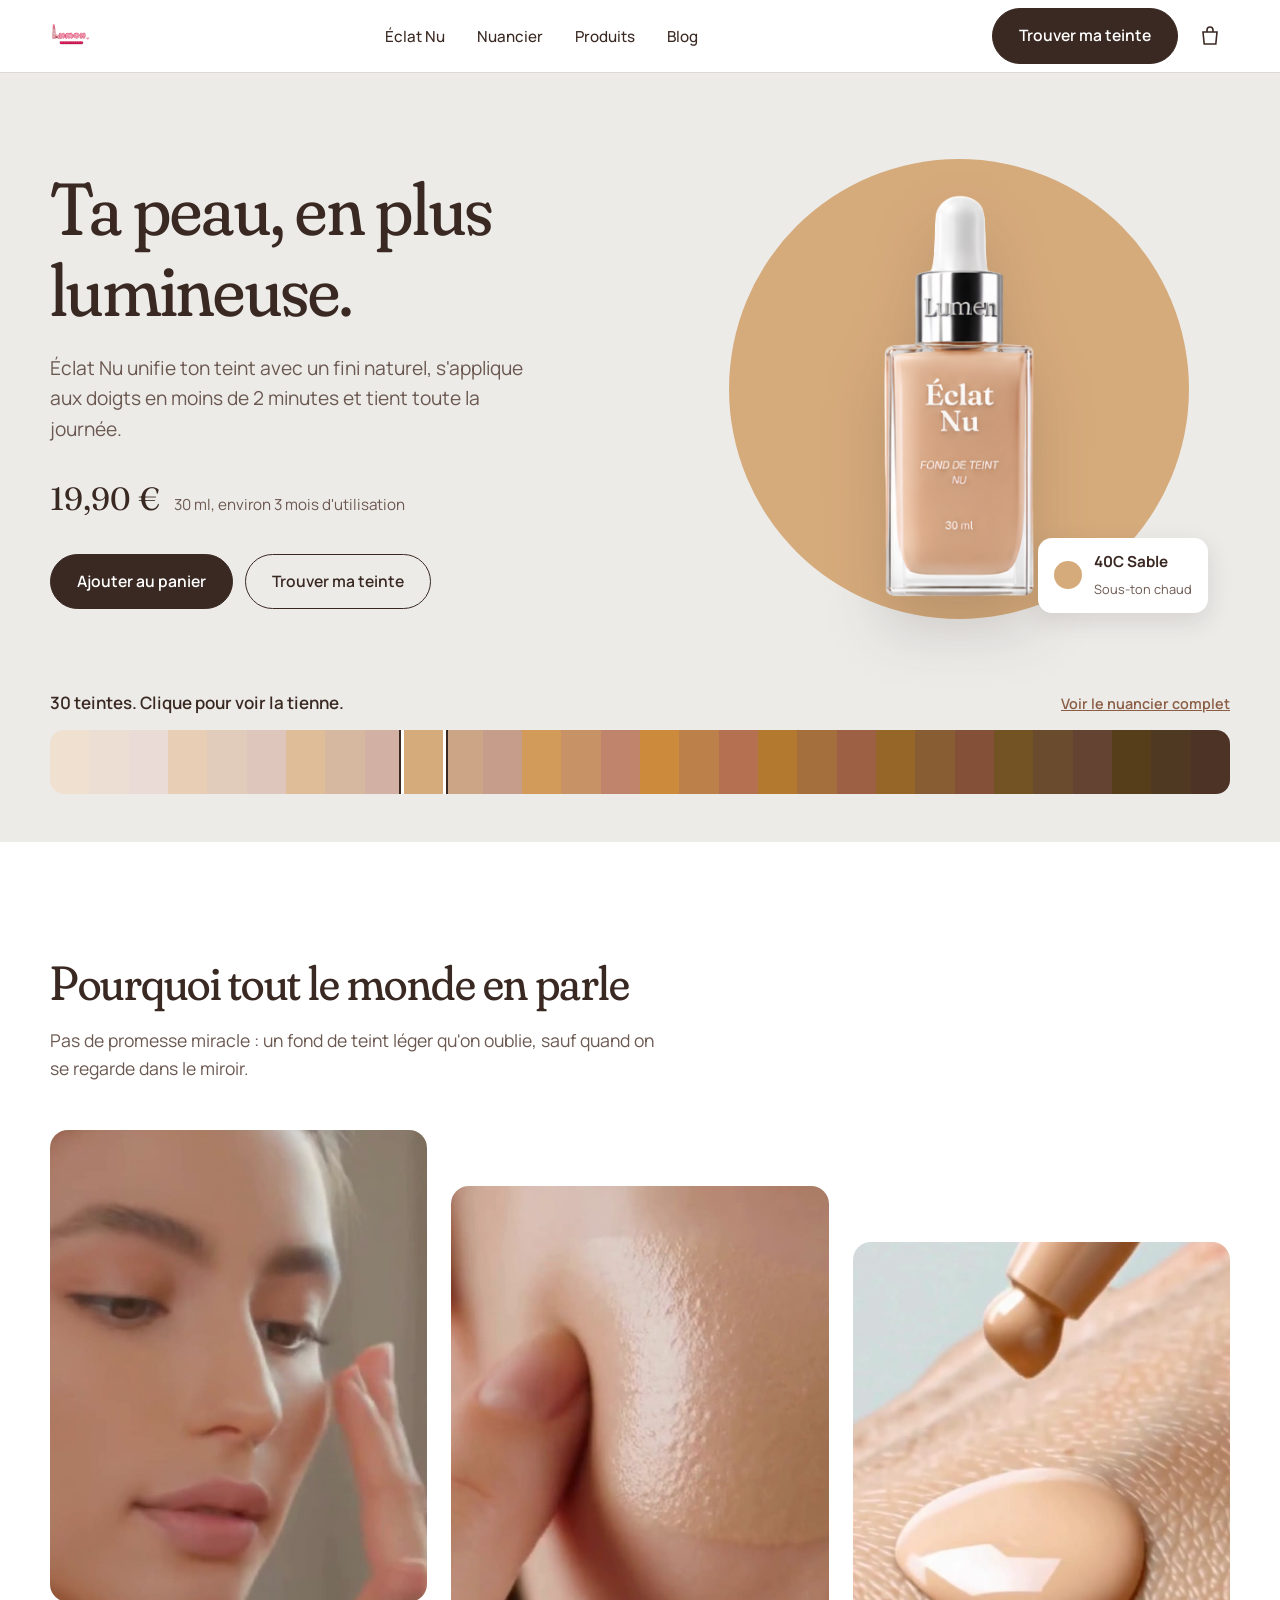
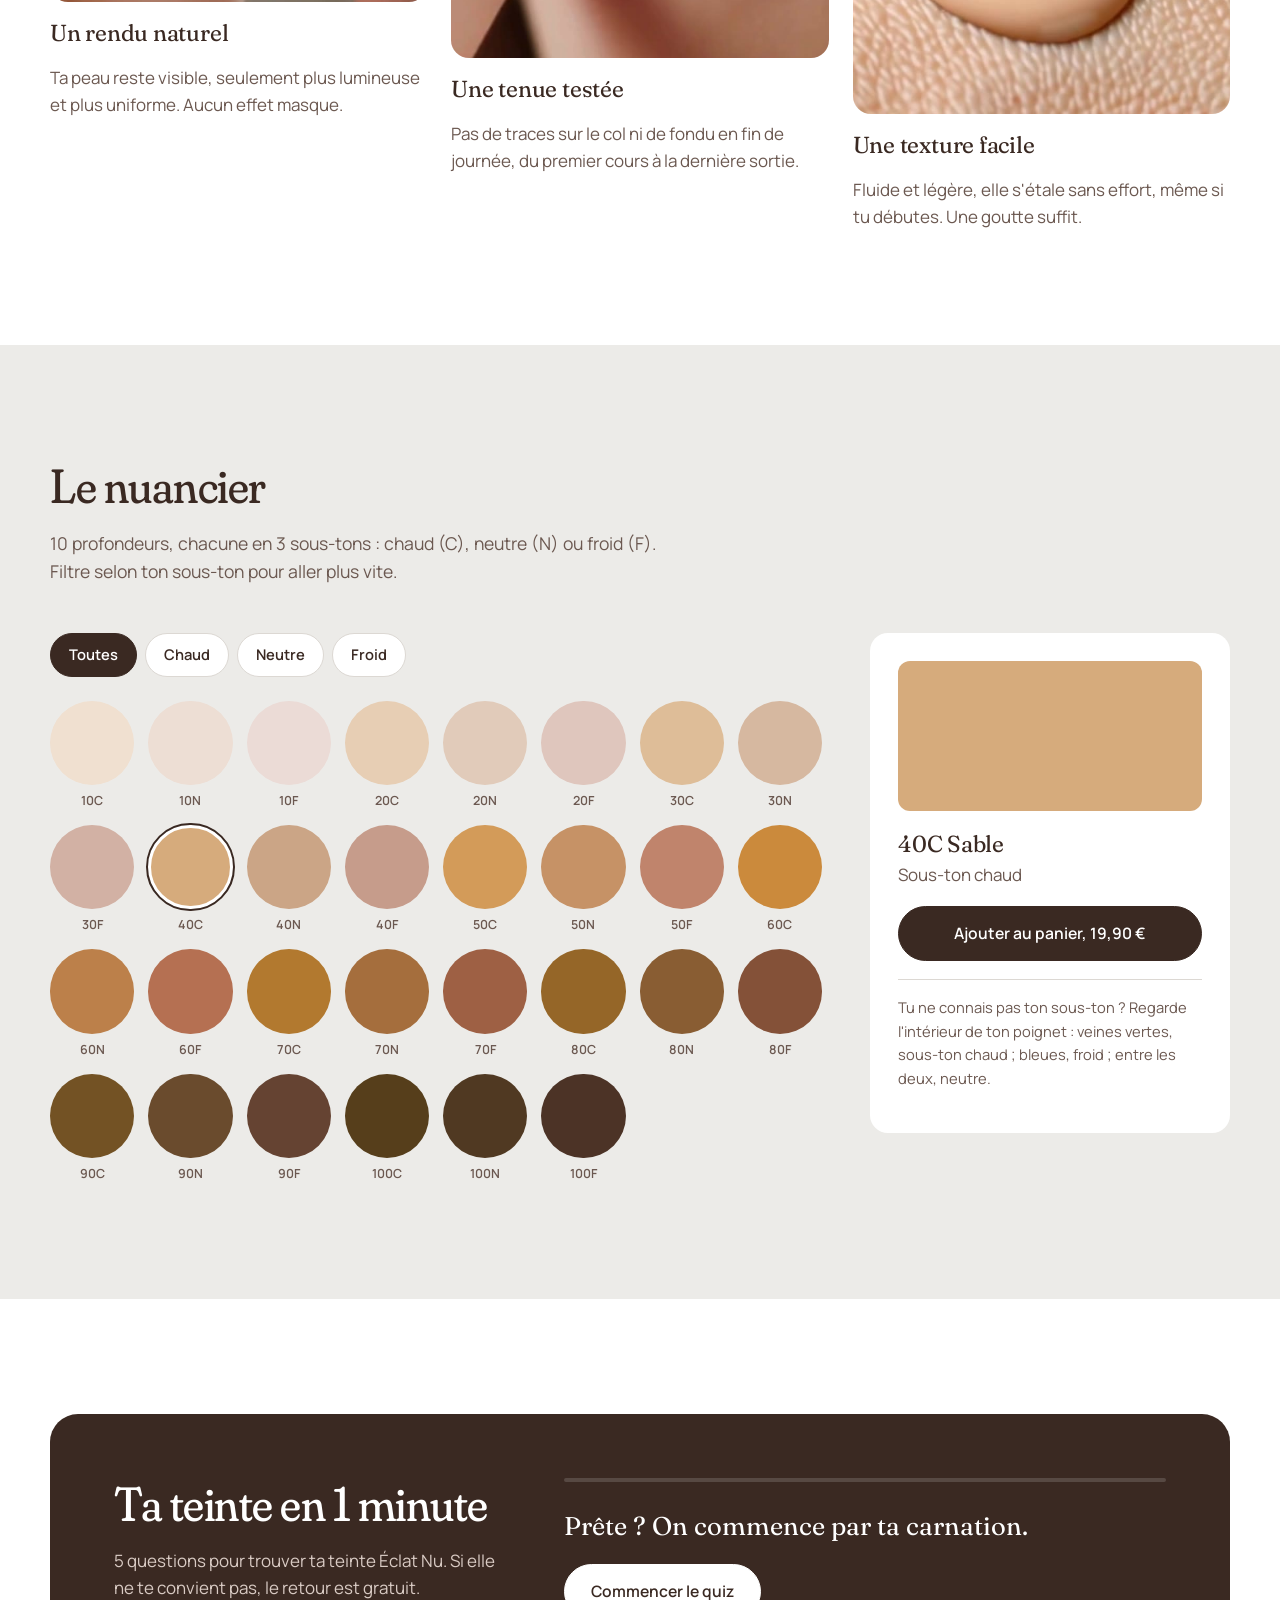
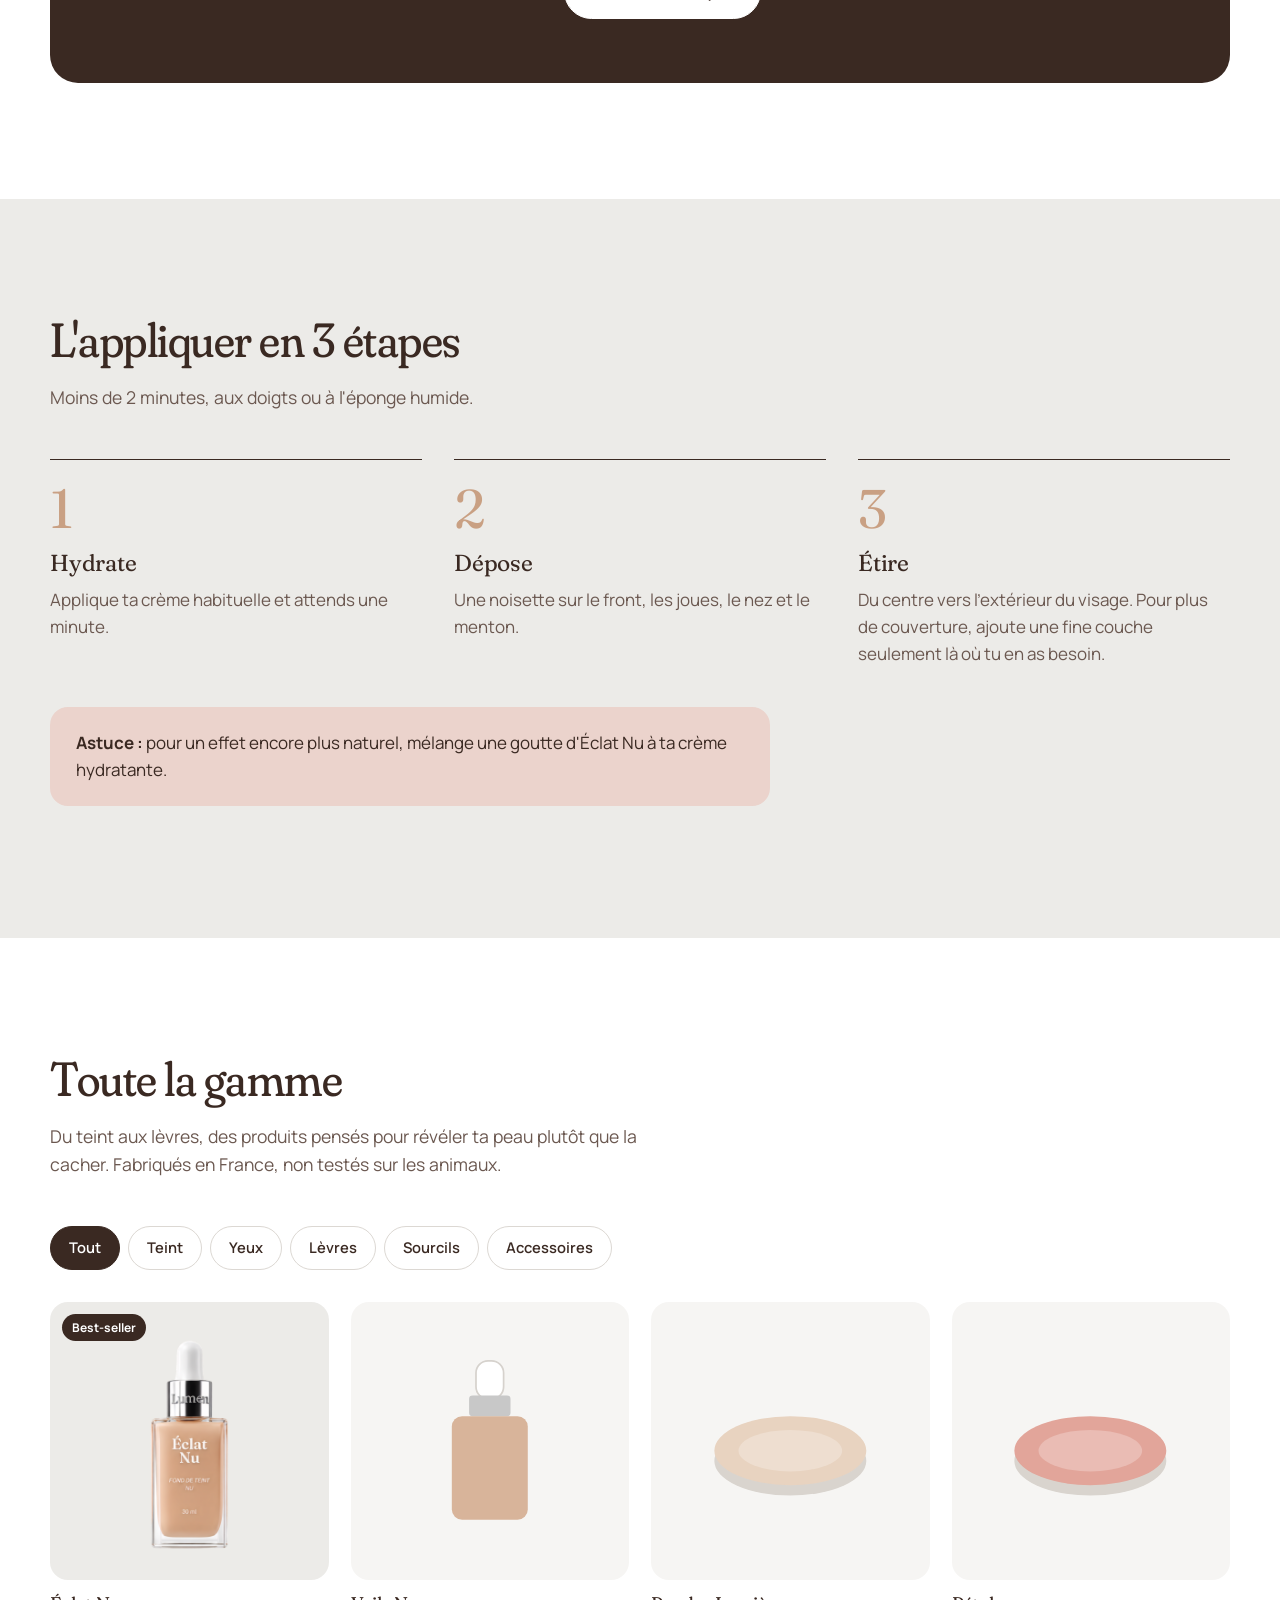
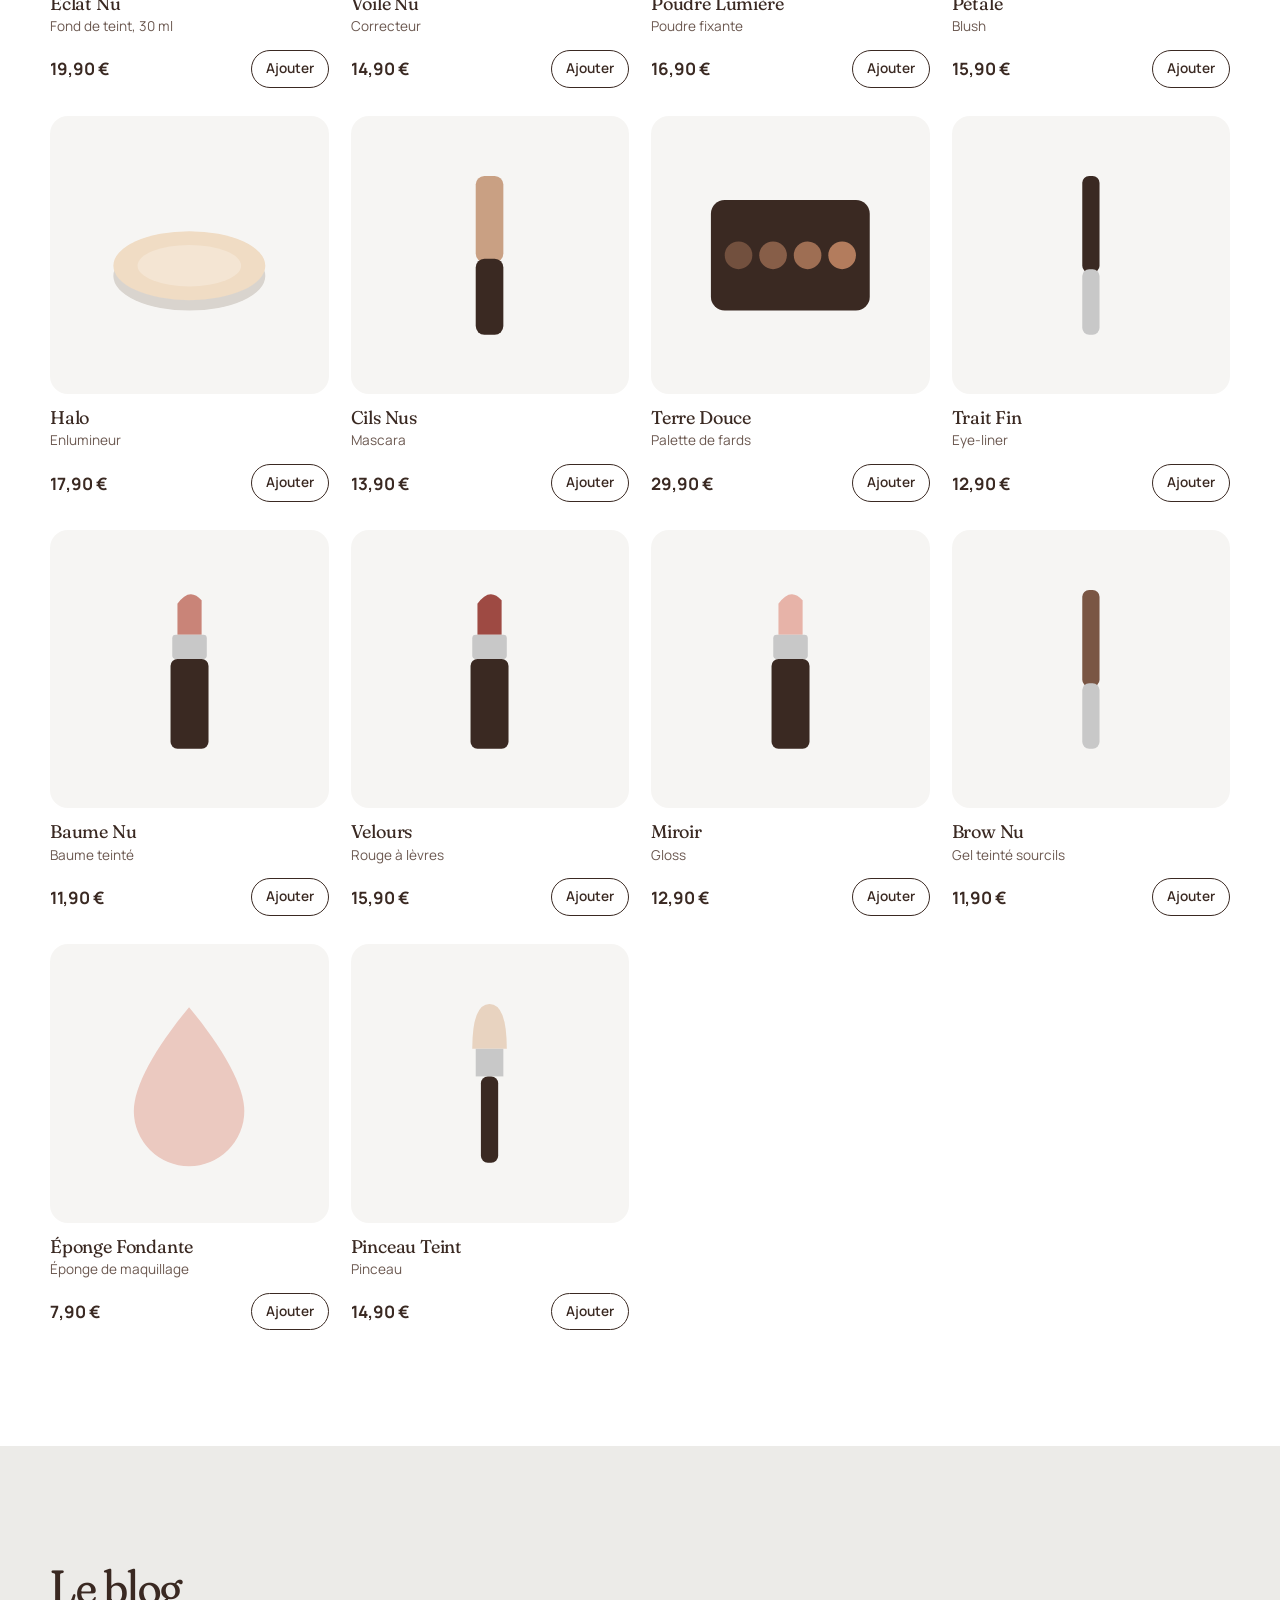
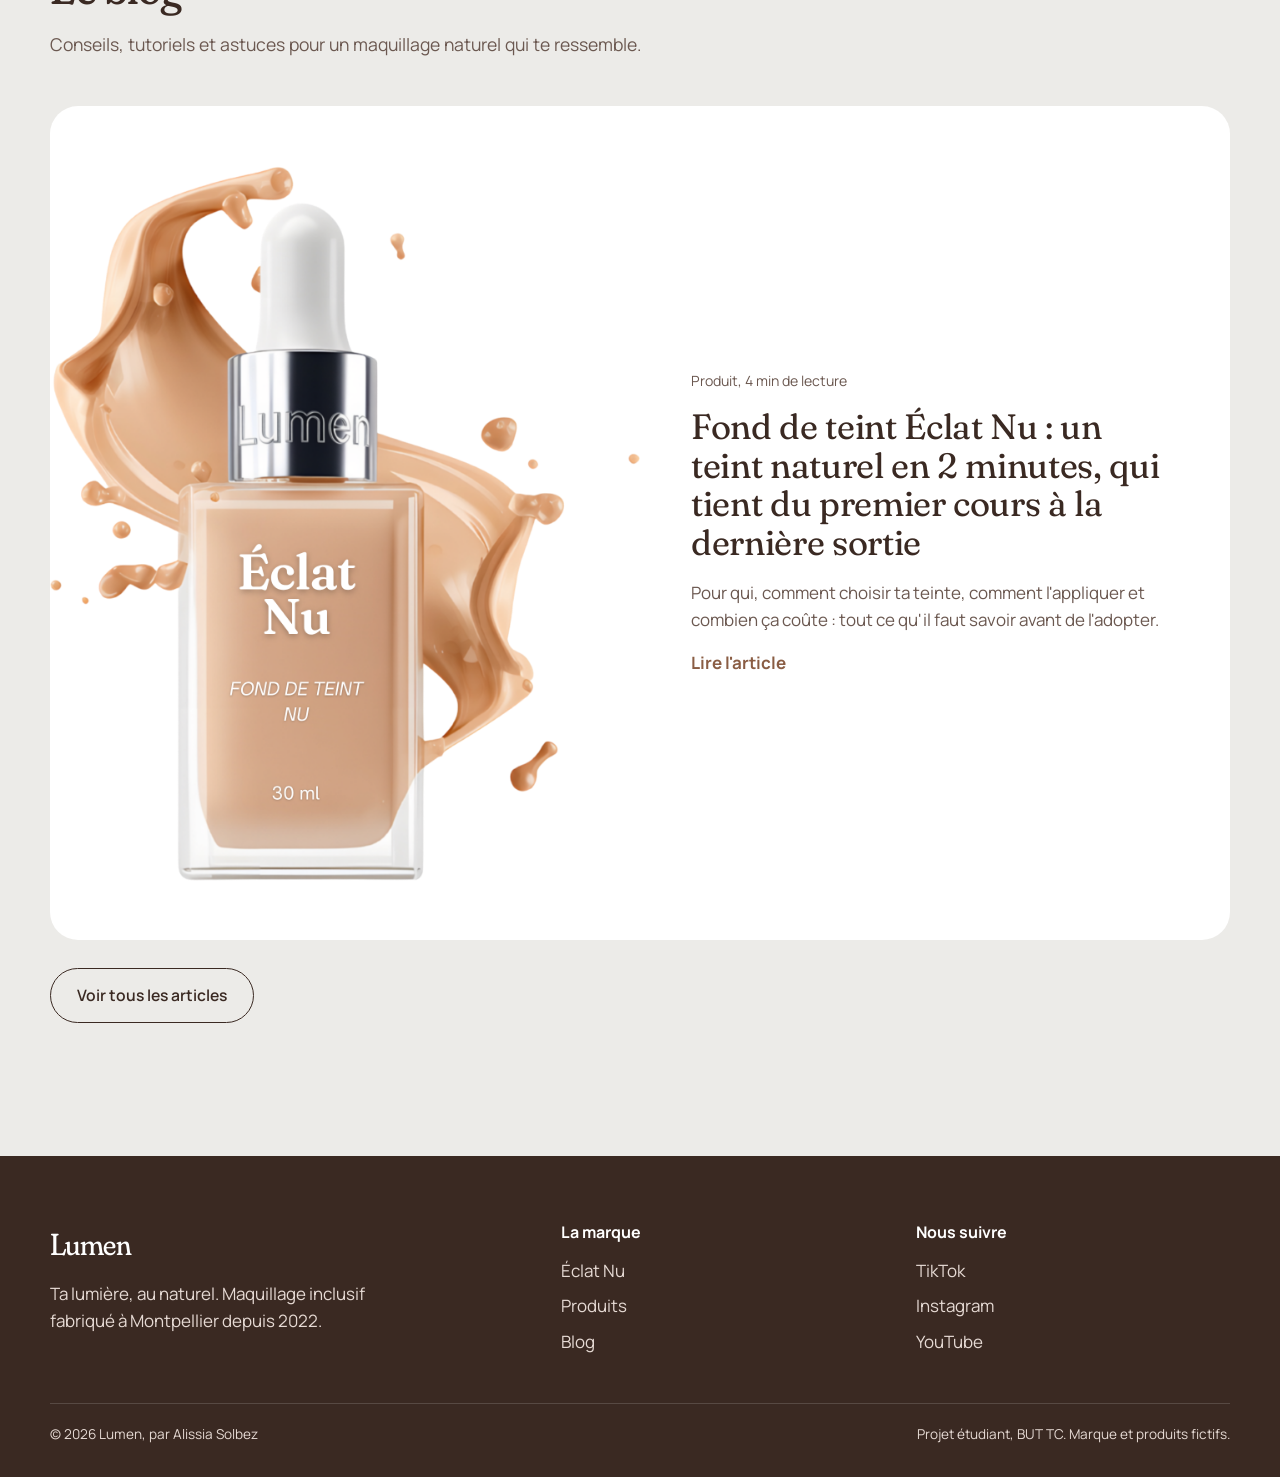
==== index.html @ 2674748a "Add files via upload" ====
<!doctype html>
<html lang="fr">
<head>
  <meta charset="utf-8">
  <meta name="viewport" content="width=device-width, initial-scale=1">
  <title>Lumen · Maquillage naturel et inclusif</title>
  <meta name="description" content="Lumen, maquillage naturel fabriqué en France. Découvre Éclat Nu, le fond de teint lumineux en 30 teintes à 19,90 €.">
  <link rel="preconnect" href="https://fonts.googleapis.com">
  <link rel="preconnect" href="https://fonts.gstatic.com" crossorigin>
  <link href="https://fonts.googleapis.com/css2?family=Fraunces:opsz,wght,SOFT@9..144,300..600,0..100&family=Manrope:wght@400;500;600;700&display=swap" rel="stylesheet">
  <link rel="icon" href="assets/img/logo.png">
  <link rel="stylesheet" href="assets/style.css">
</head>
<body>

<header class="nav">
  <div class="conteneur nav__inner">
    <a class="logo" href="index.html" aria-label="Lumen, accueil"><img class="logo__img" src="assets/img/logo.png" alt="Lumen" onerror="this.remove()"><span class="logo__texte">Lumen</span></a>
    <ul class="nav__liens" id="menu">
      <li><a href="#eclat-nu">Éclat Nu</a></li>
      <li><a href="#nuancier">Nuancier</a></li>
      <li><a href="#produits">Produits</a></li>
      <li><a href="blog.html">Blog</a></li>
    </ul>
    <div class="nav__actions">
      <a class="btn" href="#quiz">Trouver ma teinte</a>
      <button class="panier" type="button" aria-label="Panier">
        <svg viewBox="0 0 24 24" fill="none" stroke="currentColor" stroke-width="1.6" aria-hidden="true"><path d="M5 8h14l-1.2 12H6.2L5 8Z"/><path d="M9 8V6a3 3 0 0 1 6 0v2"/></svg>
        <span class="panier__nb" data-vide="true">0</span>
      </button>
      <button class="burger" type="button" aria-label="Ouvrir le menu" aria-controls="menu" aria-expanded="false">
        <svg viewBox="0 0 24 24" fill="none" stroke="currentColor" stroke-width="1.6" aria-hidden="true"><path d="M4 8h16M4 16h16"/></svg>
      </button>
    </div>
  </div>
</header>

<main>
  <!-- Hero : Éclat Nu -->
  <section class="hero" id="eclat-nu">
    <div class="conteneur">
      <div class="hero__grille">
        <div class="hero__texte">
          <h1>Ta peau, en plus lumineuse.</h1>
          <p class="chapo">Éclat Nu unifie ton teint avec un fini naturel, s'applique aux doigts en moins de 2 minutes et tient toute la journée.</p>
          <div class="hero__prix"><strong>19,90 €</strong><span>30 ml, environ 3 mois d'utilisation</span></div>
          <div class="hero__boutons">
            <button class="btn" type="button" data-ajouter-star>Ajouter au panier</button>
            <a class="btn btn--clair" href="#quiz">Trouver ma teinte</a>
          </div>
        </div>
        <div class="hero__visuel">
          <div class="disque" aria-hidden="true"></div>
          <img class="hero__flacon" src="assets/img/flacon.png" alt="Flacon du fond de teint Éclat Nu de Lumen, 30 ml, avec pipette">
          <div class="hero__etiquette" aria-live="polite">
            <i aria-hidden="true"></i>
            <div><b data-teinte-nom>40C Sable</b><small data-teinte-ton>Sous-ton chaud</small></div>
          </div>
        </div>
      </div>

      <div class="bande">
        <div class="bande__titre">
          <p>30 teintes. Clique pour voir la tienne.</p>
          <a href="#nuancier">Voir le nuancier complet</a>
        </div>
        <div class="bande__teintes" role="group" aria-label="Les 30 teintes Éclat Nu"></div>
      </div>
    </div>
  </section>

  <!-- Pourquoi -->
  <section class="section">
    <div class="conteneur">
      <div class="intro">
        <h2>Pourquoi tout le monde en parle</h2>
        <p>Pas de promesse miracle : un fond de teint léger qu'on oublie, sauf quand on se regarde dans le miroir.</p>
      </div>
      <div class="benefices">
        <div class="benefice">
          <img src="assets/img/visage.jpg" alt="Visage au teint lumineux et naturel" loading="lazy">
          <h3>Un rendu naturel</h3>
          <p>Ta peau reste visible, seulement plus lumineuse et plus uniforme. Aucun effet masque.</p>
        </div>
        <div class="benefice">
          <img src="assets/img/application.jpg" alt="Application du fond de teint du bout des doigts sur la joue" loading="lazy">
          <h3>Une tenue testée</h3>
          <p>Pas de traces sur le col ni de fondu en fin de journée, du premier cours à la dernière sortie.</p>
        </div>
        <div class="benefice">
          <img src="assets/img/goutte.jpg" alt="Goutte de fond de teint déposée sur le dos de la main" loading="lazy">
          <h3>Une texture facile</h3>
          <p>Fluide et légère, elle s'étale sans effort, même si tu débutes. Une goutte suffit.</p>
        </div>
      </div>
    </div>
  </section>

  <!-- Nuancier -->
  <section class="section section--studio" id="nuancier">
    <div class="conteneur">
      <div class="intro">
        <h2>Le nuancier</h2>
        <p>10 profondeurs, chacune en 3 sous-tons : chaud (C), neutre (N) ou froid (F). Filtre selon ton sous-ton pour aller plus vite.</p>
      </div>
      <div class="nuancier">
        <div>
          <div class="filtres" role="group" aria-label="Filtrer par sous-ton">
            <button class="filtre" type="button" data-filtre-ton="tout" aria-pressed="true">Toutes</button>
            <button class="filtre" type="button" data-filtre-ton="C" aria-pressed="false">Chaud</button>
            <button class="filtre" type="button" data-filtre-ton="N" aria-pressed="false">Neutre</button>
            <button class="filtre" type="button" data-filtre-ton="F" aria-pressed="false">Froid</button>
          </div>
          <div class="pastilles"></div>
        </div>
        <aside class="fiche-teinte" aria-live="polite">
          <div class="fiche-teinte__echantillon" aria-hidden="true"></div>
          <h3 data-teinte-nom>40C Sable</h3>
          <p class="sous-ton" data-teinte-ton>Sous-ton chaud</p>
          <button class="btn" type="button" data-ajouter-star>Ajouter au panier, 19,90 €</button>
          <p class="astuce-poignet">Tu ne connais pas ton sous-ton ? Regarde l'intérieur de ton poignet : veines vertes, sous-ton chaud ; bleues, froid ; entre les deux, neutre.</p>
        </aside>
      </div>
    </div>
  </section>

  <!-- Quiz -->
  <section class="section" id="quiz">
    <div class="conteneur">
      <div class="quiz" data-quiz>
        <div class="quiz__intro">
          <h2>Ta teinte en 1 minute</h2>
          <p>5 questions pour trouver ta teinte Éclat Nu. Si elle ne te convient pas, le retour est gratuit.</p>
        </div>
        <div>
          <div class="quiz__progression" aria-hidden="true"><i></i></div>
          <div class="quiz__zone" aria-live="polite">
            <p class="quiz__question">Prête ? On commence par ta carnation.</p>
            <button class="btn" type="button" data-demarrer style="background:var(--lait);color:var(--cacao);border-color:var(--lait)">Commencer le quiz</button>
          </div>
        </div>
      </div>
    </div>
  </section>

  <!-- Application -->
  <section class="section section--studio">
    <div class="conteneur">
      <div class="intro">
        <h2>L'appliquer en 3 étapes</h2>
        <p>Moins de 2 minutes, aux doigts ou à l'éponge humide.</p>
      </div>
      <ol class="etapes" style="list-style:none;padding:0;margin:0">
        <li class="etape"><h3>Hydrate</h3><p>Applique ta crème habituelle et attends une minute.</p></li>
        <li class="etape"><h3>Dépose</h3><p>Une noisette sur le front, les joues, le nez et le menton.</p></li>
        <li class="etape"><h3>Étire</h3><p>Du centre vers l'extérieur du visage. Pour plus de couverture, ajoute une fine couche seulement là où tu en as besoin.</p></li>
      </ol>
      <p class="astuce"><b>Astuce :</b> pour un effet encore plus naturel, mélange une goutte d'Éclat Nu à ta crème hydratante.</p>
    </div>
  </section>

  <!-- Produits -->
  <section class="section" id="produits">
    <div class="conteneur">
      <div class="intro">
        <h2>Toute la gamme</h2>
        <p>Du teint aux lèvres, des produits pensés pour révéler ta peau plutôt que la cacher. Fabriqués en France, non testés sur les animaux.</p>
      </div>
      <div class="gammes" role="group" aria-label="Filtrer par gamme">
        <button class="filtre" type="button" data-gamme="tout" aria-pressed="true">Tout</button>
        <button class="filtre" type="button" data-gamme="teint" aria-pressed="false">Teint</button>
        <button class="filtre" type="button" data-gamme="yeux" aria-pressed="false">Yeux</button>
        <button class="filtre" type="button" data-gamme="levres" aria-pressed="false">Lèvres</button>
        <button class="filtre" type="button" data-gamme="sourcils" aria-pressed="false">Sourcils</button>
        <button class="filtre" type="button" data-gamme="accessoires" aria-pressed="false">Accessoires</button>
      </div>
      <div class="produits"></div>
    </div>
  </section>

  <!-- Blog -->
  <section class="section section--studio">
    <div class="conteneur">
      <div class="intro">
        <h2>Le blog</h2>
        <p>Conseils, tutoriels et astuces pour un maquillage naturel qui te ressemble.</p>
      </div>
      <a class="blog-une" href="article-eclat-nu.html" style="background:var(--lait)">
        <img src="assets/img/splash.jpg" alt="Flacon Éclat Nu entouré d'une vague de fond de teint" loading="lazy">
        <div class="blog-une__texte">
          <span class="meta">Produit, 4 min de lecture</span>
          <h3 style="font-size:clamp(1.6rem,3vw,2.2rem)">Fond de teint Éclat Nu : un teint naturel en 2 minutes, qui tient du premier cours à la dernière sortie</h3>
          <p>Pour qui, comment choisir ta teinte, comment l'appliquer et combien ça coûte : tout ce qu'il faut savoir avant de l'adopter.</p>
          <span class="lien-fleche">Lire l'article</span>
        </div>
      </a>
      <p style="margin-top:28px"><a class="btn btn--clair" href="blog.html">Voir tous les articles</a></p>
    </div>
  </section>
</main>

<footer class="pied">
  <div class="conteneur">
    <div class="pied__grille">
      <div>
        <a class="logo" href="index.html" aria-label="Lumen, accueil"><img class="logo__img" src="assets/img/logo-blanc.png" alt="Lumen" onerror="this.remove()"><span class="logo__texte">Lumen</span></a>
        <p style="margin-top:12px;max-width:340px">Ta lumière, au naturel. Maquillage inclusif fabriqué à Montpellier depuis 2022.</p>
      </div>
      <div>
        <h4>La marque</h4>
        <ul>
          <li><a href="#eclat-nu">Éclat Nu</a></li>
          <li><a href="#produits">Produits</a></li>
          <li><a href="blog.html">Blog</a></li>
        </ul>
      </div>
      <div>
        <h4>Nous suivre</h4>
        <ul>
          <li><a href="#">TikTok</a></li>
          <li><a href="#">Instagram</a></li>
          <li><a href="#">YouTube</a></li>
        </ul>
      </div>
    </div>
    <div class="pied__bas">
      <span>© 2026 Lumen, par Alissia Solbez</span>
      <span>Projet étudiant, BUT TC. Marque et produits fictifs.</span>
    </div>
  </div>
</footer>

<div class="toast" role="status" aria-live="polite"></div>
<script src="assets/app.js"></script>
</body>
</html>
---- assets/style.css ----
:root {
  --lait: #ffffff;
  --studio: #ecebe8;
  --studio-2: #f6f5f3;
  --nude: #c9a083;
  --nude-fonce: #8a5d44;
  --cacao: #3a2922;
  --cacao-doux: #6b5850;
  --rose: #ebd3cc;
  --ligne: #dcd8d3;
  --teinte: #c9a083;
  --serif: "Fraunces", Georgia, serif;
  --sans: "Manrope", system-ui, -apple-system, "Segoe UI", sans-serif;
  --max: 1180px;
  --rayon: 18px;
}

*, *::before, *::after { box-sizing: border-box; }
html { scroll-behavior: smooth; }
body {
  margin: 0;
  background: var(--lait);
  color: var(--cacao);
  font-family: var(--sans);
  font-size: 17px;
  line-height: 1.6;
  -webkit-font-smoothing: antialiased;
}
img { max-width: 100%; display: block; }
a { color: inherit; }
button { font: inherit; color: inherit; cursor: pointer; }
:focus-visible { outline: 2px solid var(--nude-fonce); outline-offset: 3px; border-radius: 6px; }

h1, h2, h3 { font-family: var(--serif); font-weight: 400; line-height: 1.1; margin: 0; letter-spacing: -0.01em; }
h1 { font-size: clamp(2.6rem, 6vw, 4.6rem); font-variation-settings: "opsz" 144, "SOFT" 100; }
h2 { font-size: clamp(2rem, 4vw, 3rem); font-variation-settings: "opsz" 120, "SOFT" 100; }
h3 { font-size: 1.45rem; font-variation-settings: "opsz" 40, "SOFT" 50; }
p { margin: 0 0 1em; }

.conteneur { width: min(100% - 32px, var(--max)); margin-inline: auto; }
.section { padding: clamp(64px, 9vw, 120px) 0; }
.section--studio { background: var(--studio); }
.intro { max-width: 620px; margin-bottom: 48px; }
.intro p { color: var(--cacao-doux); font-size: 1.1rem; margin-top: 16px; }

/* Boutons */
.btn {
  display: inline-flex; align-items: center; justify-content: center; gap: 10px;
  padding: 14px 26px; border-radius: 999px; border: 1.5px solid var(--cacao);
  background: var(--cacao); color: var(--lait); text-decoration: none;
  font-weight: 600; font-size: 0.98rem; transition: background .2s, color .2s;
}
.btn:hover { background: var(--nude-fonce); border-color: var(--nude-fonce); }
.btn--clair { background: transparent; color: var(--cacao); }
.btn--clair:hover { background: var(--cacao); color: var(--lait); border-color: var(--cacao); }

/* Navigation */
.nav {
  position: sticky; top: 0; z-index: 50;
  background: rgba(255,255,255,.92); backdrop-filter: blur(10px);
  border-bottom: 1px solid var(--ligne);
}
.nav__inner { display: flex; align-items: center; justify-content: space-between; height: 72px; }
.logo { font-family: var(--serif); font-size: 1.9rem; text-decoration: none; font-variation-settings: "opsz" 144, "SOFT" 100; letter-spacing: -0.02em; }
.nav__liens { display: flex; gap: 32px; list-style: none; margin: 0; padding: 0; align-items: center; }
.nav__liens a { text-decoration: none; font-weight: 500; font-size: .95rem; }
.nav__liens a:hover, .nav__liens a[aria-current="page"] { color: var(--nude-fonce); }
.nav__actions { display: flex; align-items: center; gap: 12px; }
.panier { position: relative; background: none; border: 0; padding: 8px; display: flex; }
.panier svg { width: 24px; height: 24px; }
.panier__nb {
  position: absolute; top: 0; right: -2px; min-width: 18px; height: 18px; border-radius: 9px;
  background: var(--nude-fonce); color: #fff; font-size: 11px; font-weight: 700;
  display: grid; place-items: center; padding: 0 4px;
}
.panier__nb[data-vide="true"] { display: none; }
.burger { display: none; background: none; border: 0; padding: 8px; }
.burger svg { width: 26px; height: 26px; }

/* Hero */
.hero { background: var(--studio); overflow: hidden; }
.hero__grille { display: grid; grid-template-columns: 1.05fr .95fr; align-items: center; gap: 40px; padding: 56px 0 32px; }
.hero__texte p.chapo { font-size: 1.2rem; color: var(--cacao-doux); max-width: 480px; margin: 22px 0 28px; }
.hero__prix { display: flex; align-items: baseline; gap: 14px; margin-bottom: 30px; }
.hero__prix strong { font-family: var(--serif); font-size: 2rem; font-weight: 400; }
.hero__prix span { color: var(--cacao-doux); font-size: .95rem; }
.hero__boutons { display: flex; gap: 12px; flex-wrap: wrap; }
.hero__visuel { position: relative; display: grid; place-items: center; min-height: 520px; }
.disque {
  position: absolute; width: min(460px, 88%); aspect-ratio: 1; border-radius: 50%;
  background: var(--teinte); transition: background-color .6s ease;
}
.hero__flacon { position: relative; height: min(440px, 64vh); width: auto; filter: drop-shadow(0 30px 30px rgba(58,41,34,.18)); }
.hero__etiquette {
  position: absolute; bottom: 36px; right: 4%; background: var(--lait); border-radius: 14px;
  padding: 12px 16px; display: flex; gap: 12px; align-items: center; box-shadow: 0 8px 24px rgba(58,41,34,.12);
}
.hero__etiquette i { width: 28px; height: 28px; border-radius: 50%; background: var(--teinte); display: block; transition: background-color .6s; }
.hero__etiquette b { display: block; font-weight: 700; font-size: .95rem; }
.hero__etiquette small { color: var(--cacao-doux); font-size: .8rem; }

/* Bande de teintes */
.bande { padding: 8px 0 48px; }
.bande__titre { display: flex; justify-content: space-between; align-items: baseline; gap: 16px; margin-bottom: 14px; flex-wrap: wrap; }
.bande__titre p { margin: 0; font-weight: 600; }
.bande__titre a { font-size: .9rem; color: var(--nude-fonce); font-weight: 600; }
.bande__teintes { display: grid; grid-template-columns: repeat(30, 1fr); height: 64px; border-radius: 14px; overflow: hidden; }
.bande__teintes button {
  border: 0; padding: 0; background: var(--c); position: relative; transition: transform .2s;
}
.bande__teintes button:hover { transform: scaleY(1.12); z-index: 1; }
.bande__teintes button[aria-pressed="true"] { transform: scaleY(1.22); z-index: 2; box-shadow: 0 0 0 3px var(--lait), 0 0 0 5px var(--cacao); border-radius: 4px; }

/* Bénéfices */
.benefices { display: grid; grid-template-columns: repeat(12, 1fr); gap: 24px; align-items: stretch; }
.benefice { grid-column: span 4; display: flex; flex-direction: column; gap: 18px; }
.benefice img { border-radius: var(--rayon); aspect-ratio: 4/5; object-fit: cover; width: 100%; }
.benefice:nth-child(2) { margin-top: 56px; }
.benefice:nth-child(3) { margin-top: 112px; }
.benefice p { color: var(--cacao-doux); margin: 0; }

/* Nuancier */
.nuancier { display: grid; grid-template-columns: 1fr 360px; gap: 48px; align-items: start; }
.filtres { display: flex; gap: 8px; flex-wrap: wrap; margin-bottom: 24px; }
.filtre {
  border: 1.5px solid var(--ligne); background: var(--lait); border-radius: 999px; padding: 9px 18px; font-weight: 600; font-size: .92rem;
}
.filtre[aria-pressed="true"] { background: var(--cacao); color: var(--lait); border-color: var(--cacao); }
.pastilles { display: grid; grid-template-columns: repeat(auto-fill, minmax(76px, 1fr)); gap: 14px; }
.pastille { border: 0; background: none; padding: 0; text-align: center; font-size: .78rem; font-weight: 600; color: var(--cacao-doux); }
.pastille span { display: block; aspect-ratio: 1; border-radius: 50%; background: var(--c); margin-bottom: 6px; border: 3px solid transparent; outline: 1.5px solid transparent; transition: outline-color .2s; }
.pastille:hover span { outline-color: var(--ligne); }
.pastille[aria-pressed="true"] span { border-color: var(--lait); outline: 2px solid var(--cacao); }
.pastille[hidden] { display: none; }
.fiche-teinte { background: var(--lait); border-radius: var(--rayon); padding: 28px; position: sticky; top: 96px; }
.fiche-teinte__echantillon { height: 150px; border-radius: 12px; background: var(--teinte); margin-bottom: 20px; transition: background-color .4s; }
.fiche-teinte h3 { margin-bottom: 4px; }
.fiche-teinte .sous-ton { color: var(--cacao-doux); margin-bottom: 18px; }
.fiche-teinte .btn { width: 100%; }
.astuce-poignet { margin-top: 18px; font-size: .92rem; color: var(--cacao-doux); border-top: 1px solid var(--ligne); padding-top: 16px; }

/* Quiz */
.quiz { background: var(--cacao); color: var(--lait); border-radius: 28px; padding: clamp(28px, 5vw, 64px); display: grid; grid-template-columns: .8fr 1.2fr; gap: 48px; }
.quiz h2 { color: var(--lait); }
.quiz__intro p { color: #d9cbc4; margin-top: 16px; }
.quiz__progression { height: 4px; background: rgba(255,255,255,.15); border-radius: 2px; margin-bottom: 28px; overflow: hidden; }
.quiz__progression i { display: block; height: 100%; width: 0; background: var(--nude); transition: width .35s; }
.quiz__question { font-family: var(--serif); font-size: 1.6rem; margin-bottom: 22px; line-height: 1.25; }
.quiz__etape { font-size: .85rem; color: #d9cbc4; margin-bottom: 8px; }
.quiz__choix { display: grid; gap: 10px; }
.quiz__choix button {
  text-align: left; background: rgba(255,255,255,.06); border: 1.5px solid rgba(255,255,255,.18);
  color: var(--lait); padding: 14px 18px; border-radius: 14px; display: flex; align-items: center; gap: 14px; font-weight: 500;
}
.quiz__choix button:hover { border-color: var(--nude); background: rgba(255,255,255,.1); }
.quiz__choix button i { width: 22px; height: 22px; border-radius: 50%; background: var(--c, transparent); flex: none; border: 1px solid rgba(255,255,255,.3); }
.quiz__retour { background: none; border: 0; color: #d9cbc4; margin-top: 18px; padding: 0; text-decoration: underline; font-size: .9rem; }
.resultat { display: grid; grid-template-columns: 140px 1fr; gap: 24px; align-items: center; }
.resultat__teinte { aspect-ratio: 1; border-radius: 50%; background: var(--c); box-shadow: 0 0 0 6px rgba(255,255,255,.1); }
.resultat p { color: #e6dad4; }
.code-promo { display: inline-flex; align-items: center; gap: 12px; border: 1.5px dashed var(--nude); border-radius: 12px; padding: 10px 14px; margin: 6px 0 18px; }
.code-promo b { letter-spacing: .08em; }
.code-promo button { background: var(--nude); border: 0; color: var(--cacao); border-radius: 8px; padding: 6px 12px; font-weight: 700; font-size: .85rem; }
.resultat .btn { background: var(--lait); color: var(--cacao); border-color: var(--lait); }
.resultat .btn--clair { background: transparent; color: var(--lait); border-color: rgba(255,255,255,.5); }

/* Étapes */
.etapes { display: grid; grid-template-columns: repeat(3, 1fr); gap: 32px; counter-reset: etape; }
.etape { border-top: 1.5px solid var(--cacao); padding-top: 22px; }
.etape::before { counter-increment: etape; content: counter(etape); font-family: var(--serif); font-size: 3.4rem; line-height: 1; display: block; margin-bottom: 14px; color: var(--nude); }
.etape p { color: var(--cacao-doux); margin: 10px 0 0; }
.astuce { margin-top: 40px; background: var(--rose); border-radius: var(--rayon); padding: 22px 26px; max-width: 720px; }

/* Produits */
.gammes { display: flex; gap: 8px; flex-wrap: wrap; margin-bottom: 32px; }
.produits { display: grid; grid-template-columns: repeat(auto-fill, minmax(230px, 1fr)); gap: 28px 22px; }
.produit { display: flex; flex-direction: column; }
.produit__visuel { background: var(--studio-2); border-radius: var(--rayon); aspect-ratio: 1; display: grid; place-items: center; margin-bottom: 14px; position: relative; }
.produit__visuel { overflow: hidden; }
.produit__visuel svg { height: 62%; width: auto; max-width: 62%; }
.produit--star .produit__visuel { background: var(--studio); }
.produit--star .produit__visuel img { position: absolute; top: 9%; left: 0; right: 0; margin: 0 auto; height: 82%; width: auto; }
.produit__badge { position: absolute; top: 12px; left: 12px; background: var(--cacao); color: var(--lait); border-radius: 999px; font-size: .75rem; font-weight: 700; padding: 4px 10px; }
.produit h3 { font-size: 1.15rem; margin-bottom: 2px; }
.produit__gamme { font-size: .85rem; color: var(--cacao-doux); }
.produit__bas { display: flex; justify-content: space-between; align-items: center; margin-top: 12px; }
.produit__bas strong { font-weight: 700; }
.ajouter { border: 1.5px solid var(--cacao); background: none; border-radius: 999px; padding: 7px 14px; font-weight: 600; font-size: .85rem; }
.ajouter:hover, .ajouter[data-ajoute="true"] { background: var(--cacao); color: var(--lait); }
.produit[hidden] { display: none; }

/* Blog */
.blog-une { display: grid; grid-template-columns: 1fr 1fr; gap: 0; background: var(--studio); border-radius: 28px; overflow: hidden; text-decoration: none; }
.blog-une img { width: 100%; height: 100%; object-fit: cover; min-height: 340px; }
.blog-une__texte { padding: clamp(28px, 4vw, 56px); display: flex; flex-direction: column; justify-content: center; gap: 16px; }
.blog-une__texte p { color: var(--cacao-doux); margin: 0; }
.blog-une:hover h3 { text-decoration: underline; text-decoration-thickness: 1px; text-underline-offset: 6px; }
.meta { font-size: .88rem; color: var(--cacao-doux); }
.lien-fleche { font-weight: 700; color: var(--nude-fonce); }
.articles { display: grid; grid-template-columns: repeat(auto-fill, minmax(280px, 1fr)); gap: 28px; margin-top: 40px; }
.article-carte { border-top: 1.5px solid var(--cacao); padding-top: 20px; }
.article-carte p { color: var(--cacao-doux); }
.bientot { display: inline-block; font-size: .8rem; font-weight: 700; background: var(--rose); padding: 3px 10px; border-radius: 999px; margin-bottom: 10px; }

/* Pied de page */
.pied { background: var(--cacao); color: #e6dad4; padding: 64px 0 32px; }
.pied__grille { display: grid; grid-template-columns: 1.5fr 1fr 1fr; gap: 40px; }
.pied .logo { color: var(--lait); }
.pied h4 { color: var(--lait); font-size: 1rem; margin: 0 0 12px; }
.pied ul { list-style: none; margin: 0; padding: 0; display: grid; gap: 8px; }
.pied a { text-decoration: none; }
.pied a:hover { color: var(--lait); text-decoration: underline; }
.pied__bas { border-top: 1px solid rgba(255,255,255,.15); margin-top: 48px; padding-top: 20px; font-size: .85rem; display: flex; justify-content: space-between; gap: 16px; flex-wrap: wrap; }

/* Toast */
.toast {
  visibility: hidden;
  position: fixed; bottom: 24px; left: 50%; transform: translate(-50%, 140%); background: var(--cacao); color: var(--lait);
  padding: 12px 20px; border-radius: 999px; font-weight: 600; font-size: .92rem; z-index: 100; transition: transform .35s ease;
}
.toast[data-visible="true"] { transform: translate(-50%, 0); visibility: visible; }

/* Article */
.progression-lecture { position: fixed; top: 0; left: 0; height: 3px; width: 0; background: var(--nude-fonce); z-index: 60; }
.article-tete { background: var(--studio); padding: 64px 0 0; }
.article-tete__grille { display: grid; grid-template-columns: 1.2fr .8fr; gap: 48px; align-items: end; }
.article-tete h1 { font-size: clamp(2.2rem, 4.6vw, 3.6rem); margin: 14px 0 22px; }
.article-tete img { border-radius: 24px 24px 0 0; aspect-ratio: 4/5; object-fit: cover; }
.fil { font-size: .9rem; color: var(--cacao-doux); }
.fil a { color: var(--cacao-doux); }
.article-corps { display: grid; grid-template-columns: minmax(0, 680px) 300px; gap: 72px; padding: 64px 0 96px; justify-content: space-between; }
.prose { font-family: var(--serif); font-size: 1.2rem; line-height: 1.75; font-variation-settings: "opsz" 14; }
.prose .accroche { font-size: 1.45rem; line-height: 1.5; margin-bottom: 1.2em; }
.prose h2 { font-size: 2rem; margin: 2em 0 .6em; }
.prose ul, .prose ol { padding-left: 1.2em; }
.prose li { margin-bottom: .6em; }
.prose li::marker { color: var(--nude-fonce); }
.prose strong { font-weight: 600; }
.prose .encart { font-family: var(--sans); font-size: 1rem; background: var(--rose); border-radius: var(--rayon); padding: 20px 24px; line-height: 1.6; }
.prose .cta-final { font-family: var(--sans); font-size: 1.05rem; background: var(--cacao); color: var(--lait); border-radius: 22px; padding: 28px; margin-top: 2em; }
.prose .cta-final p { margin-bottom: 14px; }
.prose .cta-final .btn { background: var(--lait); color: var(--cacao); border-color: var(--lait); }
.prose .cta-final .btn.btn--clair { background: transparent; color: var(--lait); border-color: rgba(255,255,255,.5); }
.prose .cta-final a { color: var(--lait); }
.test-poignet { font-family: var(--sans); font-size: 1rem; border: 1.5px solid var(--ligne); border-radius: var(--rayon); padding: 22px; margin: 1em 0 1.6em; }
.test-poignet p { margin-bottom: 12px; font-weight: 600; }
.test-poignet__choix { display: flex; gap: 8px; flex-wrap: wrap; }
.test-poignet__resultat { margin-top: 16px; display: flex; gap: 14px; align-items: center; min-height: 44px; }
.test-poignet__resultat div { display: flex; gap: 6px; }
.test-poignet__resultat i { width: 30px; height: 30px; border-radius: 50%; background: var(--c); display: block; }
.aside-produit { position: sticky; top: 100px; background: var(--studio); border-radius: 22px; padding: 24px; text-align: center; }
.aside-produit img { height: 220px; width: auto; margin: 0 auto 12px; }
.aside-produit p { color: var(--cacao-doux); font-size: .95rem; }
.aside-produit .btn { width: 100%; margin-top: 8px; }

@media (max-width: 960px) {
  .hero__grille, .nuancier, .quiz, .article-tete__grille, .article-corps, .blog-une { grid-template-columns: 1fr; }
  .hero__visuel { min-height: 420px; order: -1; }
  .benefice { grid-column: span 12; }
  .benefice:nth-child(n) { margin-top: 0; }
  .benefice img { aspect-ratio: 16/10; }
  .fiche-teinte, .aside-produit { position: static; }
  .etapes { grid-template-columns: 1fr; }
  .pied__grille { grid-template-columns: 1fr 1fr; }
  .article-tete img { display: none; }
  .article-corps { gap: 40px; }
}
@media (max-width: 760px) {
  .burger { display: flex; }
  .nav__liens {
    position: absolute; top: 72px; left: 0; right: 0; background: var(--lait); flex-direction: column; align-items: flex-start;
    padding: 20px 16px 28px; gap: 18px; border-bottom: 1px solid var(--ligne); display: none;
  }
  .nav__liens[data-ouvert="true"] { display: flex; }
  .nav__actions .btn { display: none; }
  .bande__teintes { grid-template-columns: repeat(15, 1fr); height: 88px; }
  .resultat { grid-template-columns: 1fr; }
  .resultat__teinte { width: 110px; }
  .pied__grille { grid-template-columns: 1fr; }
  .hero__etiquette { right: 0; bottom: 16px; }
  .hero__visuel { min-height: 380px; }
  .hero__flacon { height: 330px; }
  .produits { grid-template-columns: repeat(2, 1fr); gap: 24px 14px; }
  .produit__bas { flex-direction: column; align-items: flex-start; gap: 8px; }
}
@media (prefers-reduced-motion: reduce) {
  *, *::before, *::after { transition: none !important; animation: none !important; scroll-behavior: auto !important; }
}

/* Logo : image si assets/img/logo.png existe, sinon le nom en texte */
.logo { display: inline-flex; align-items: center; }
.logo__img { height: 40px; width: auto; max-width: 180px; object-fit: contain; }
.logo__img + .logo__texte { display: none; }
.pied .logo__img { height: 48px; }
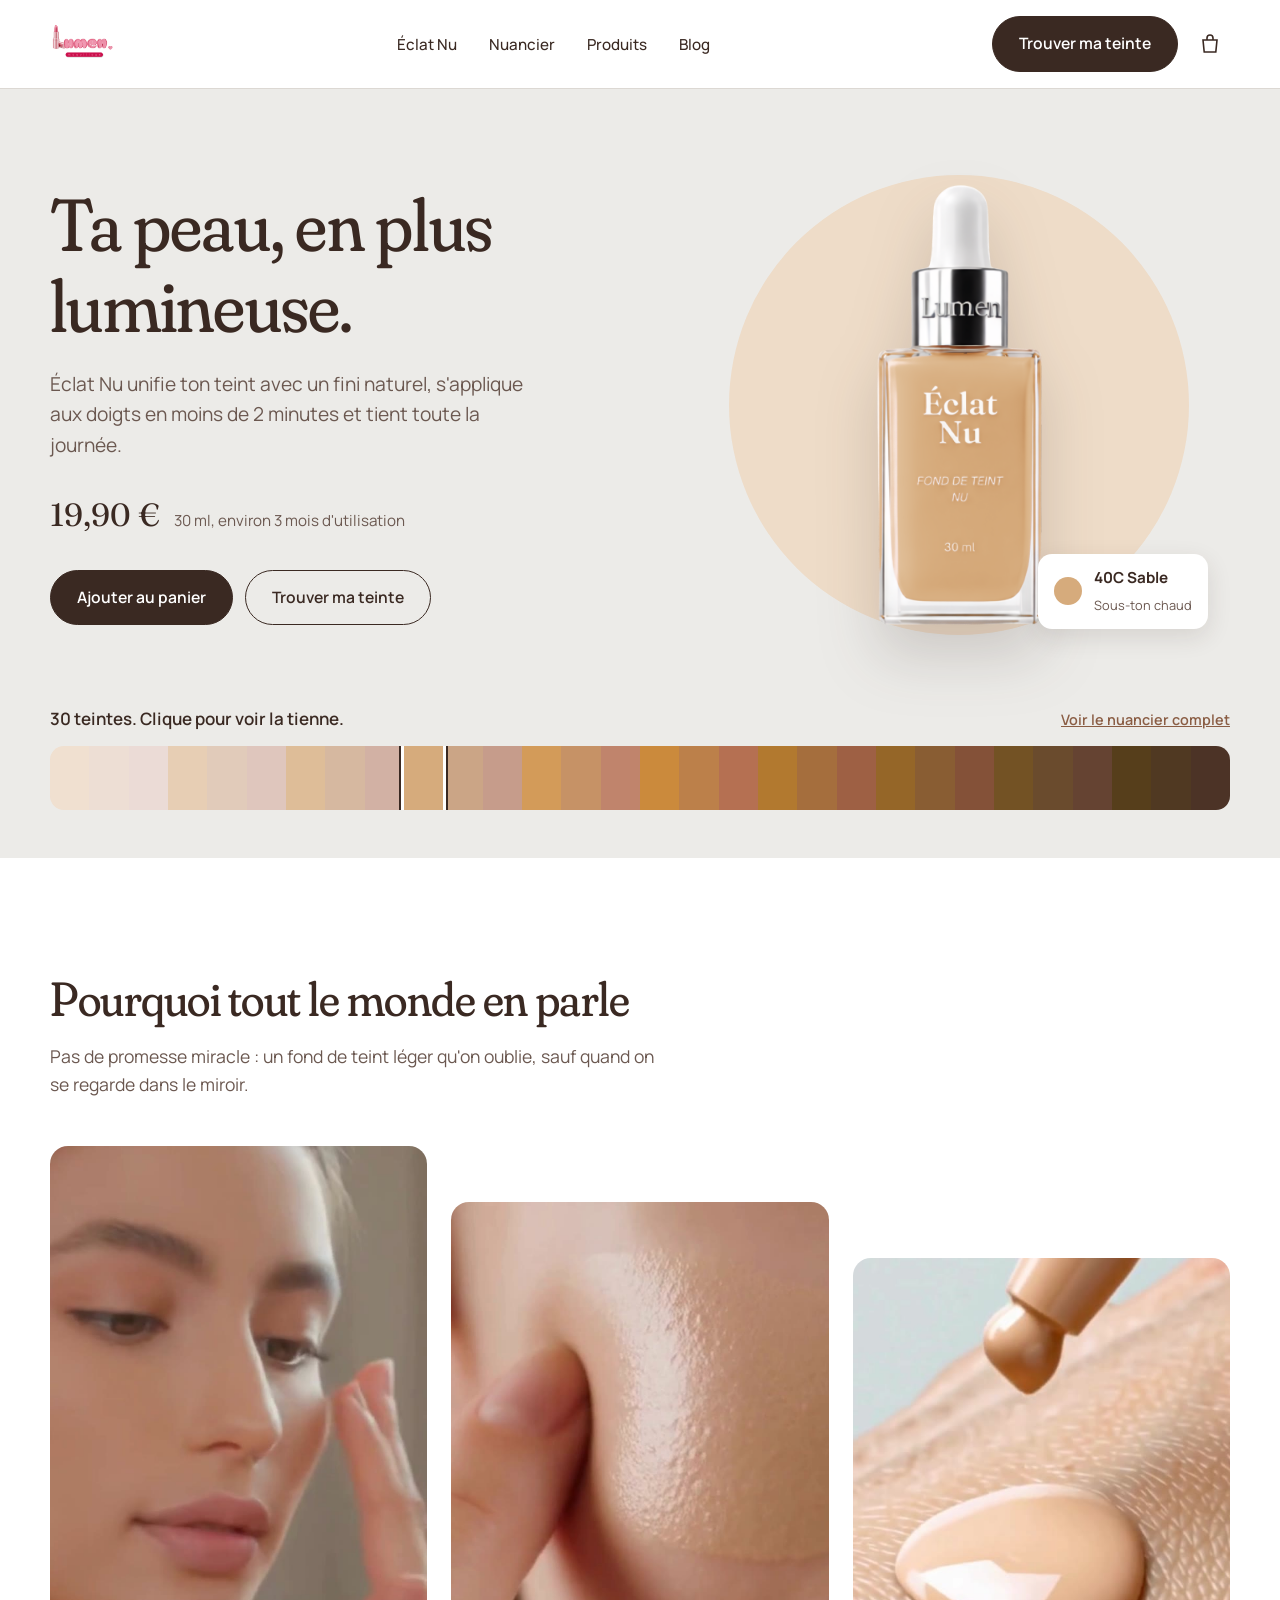
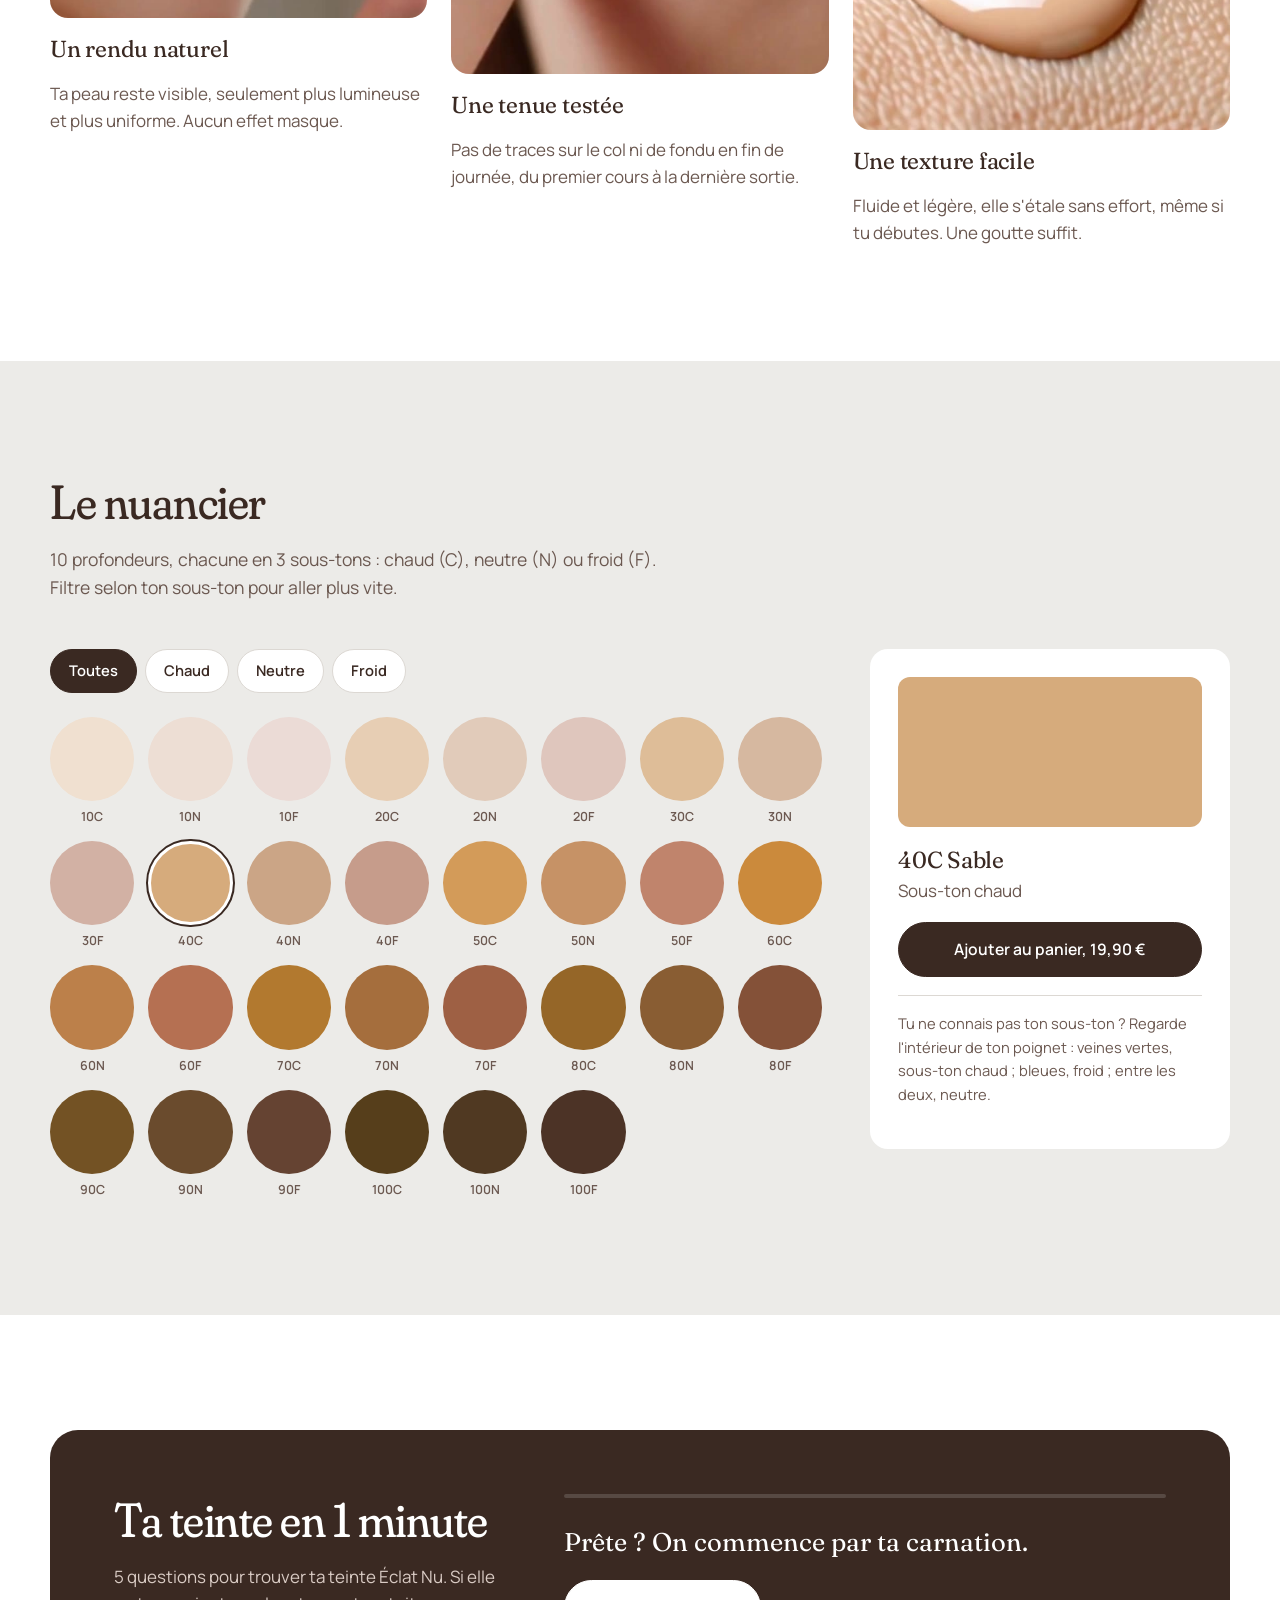
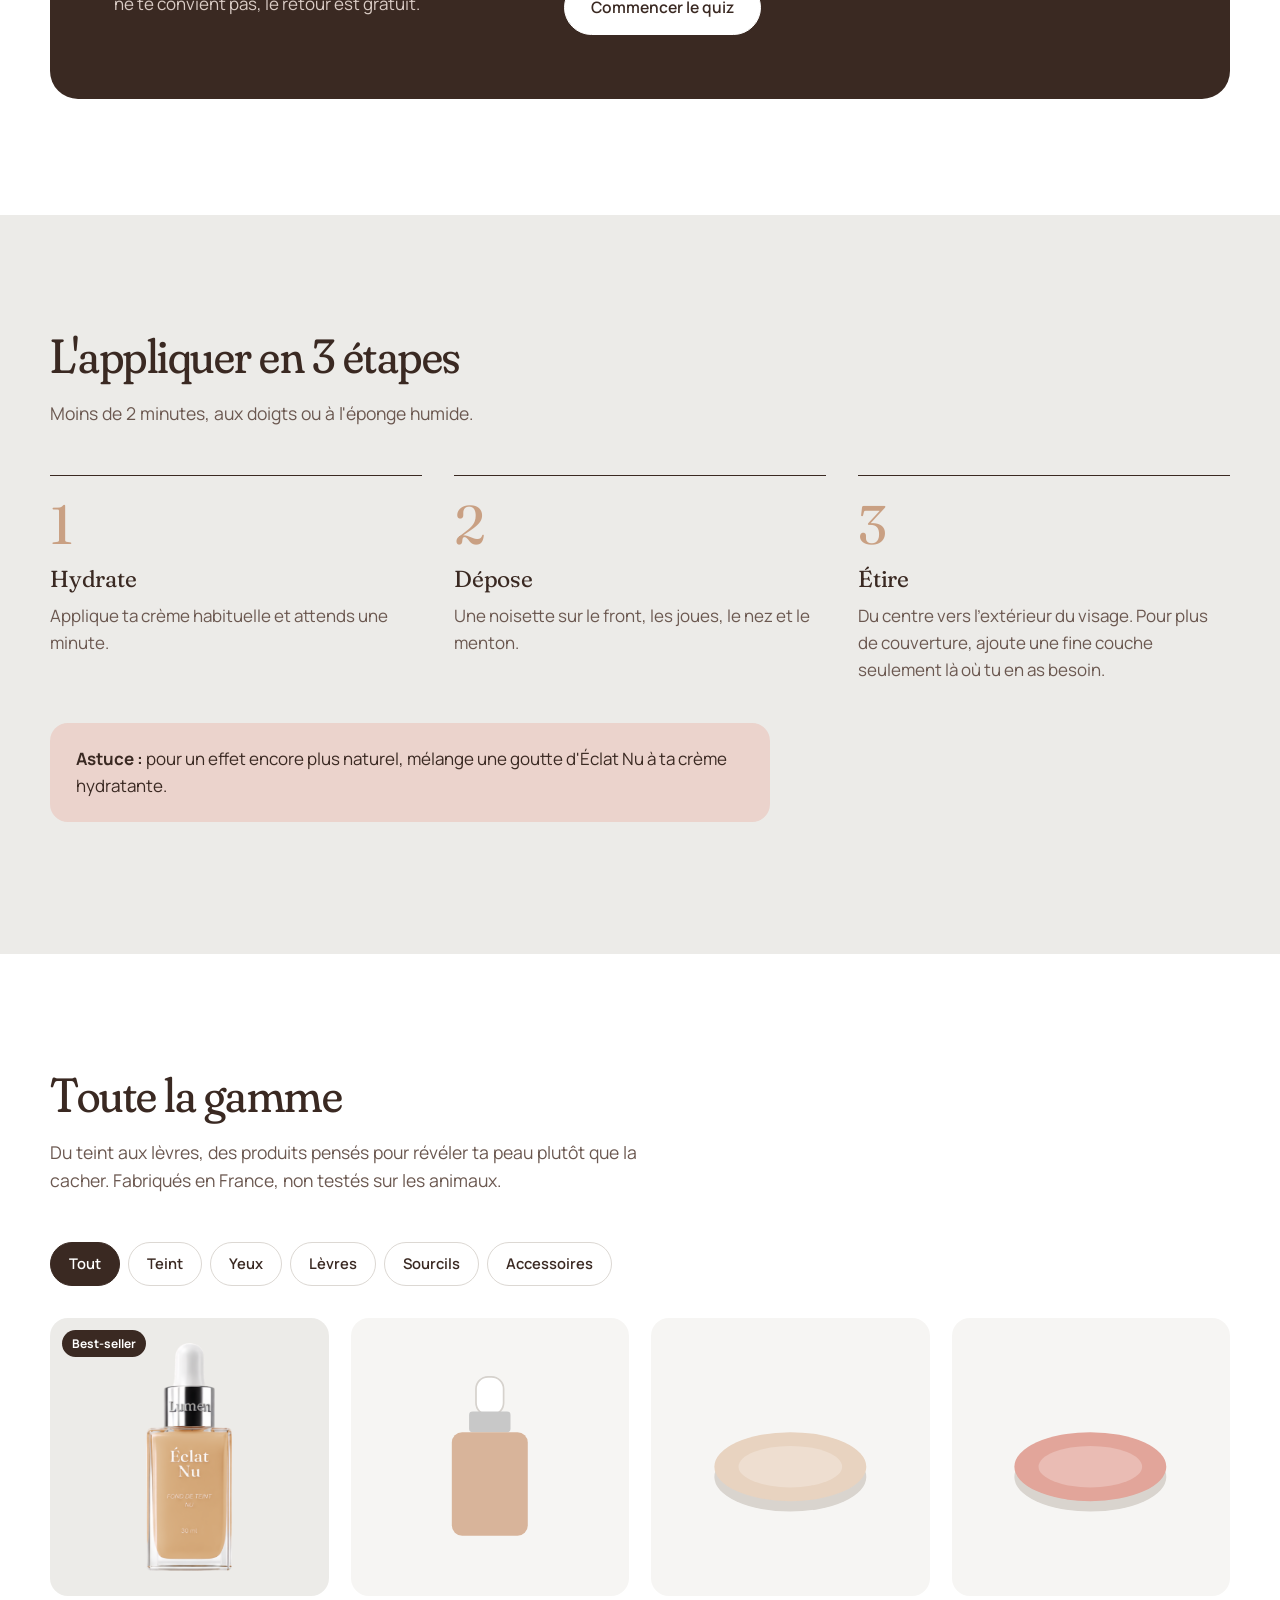
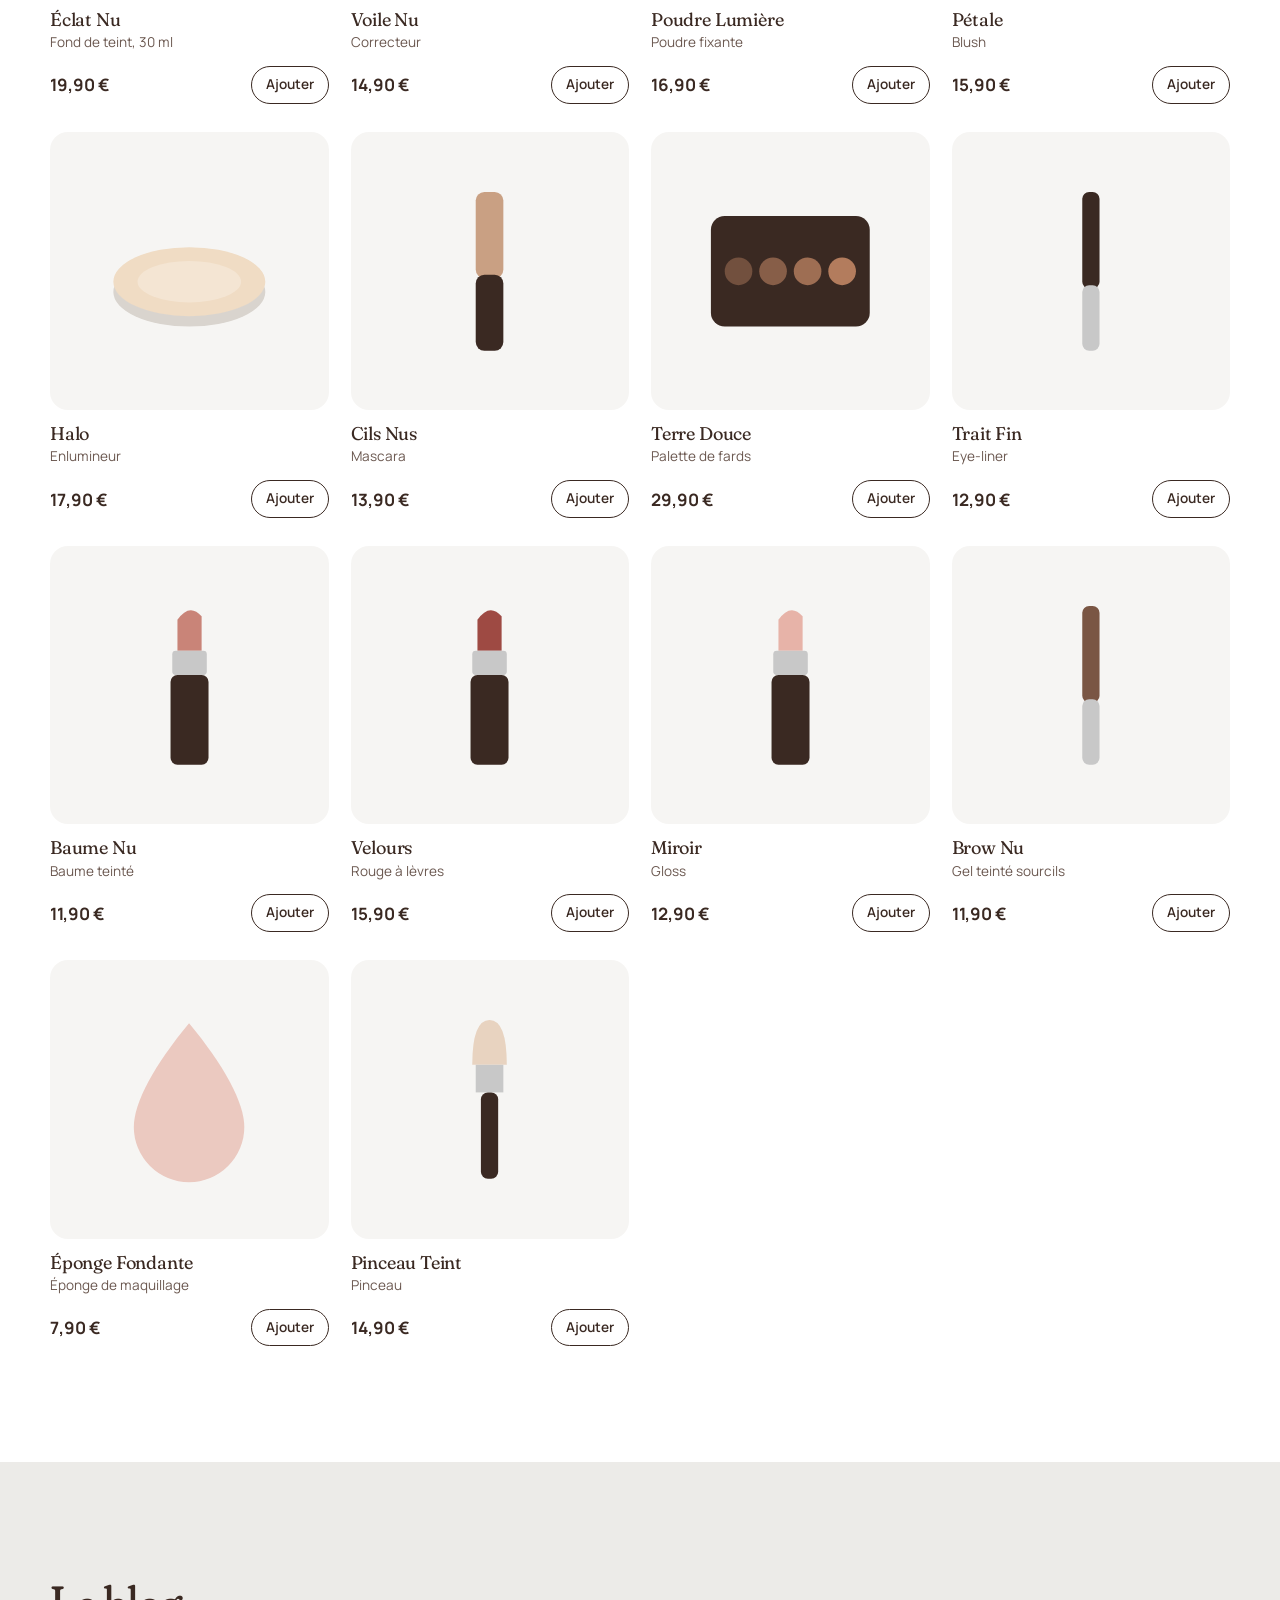
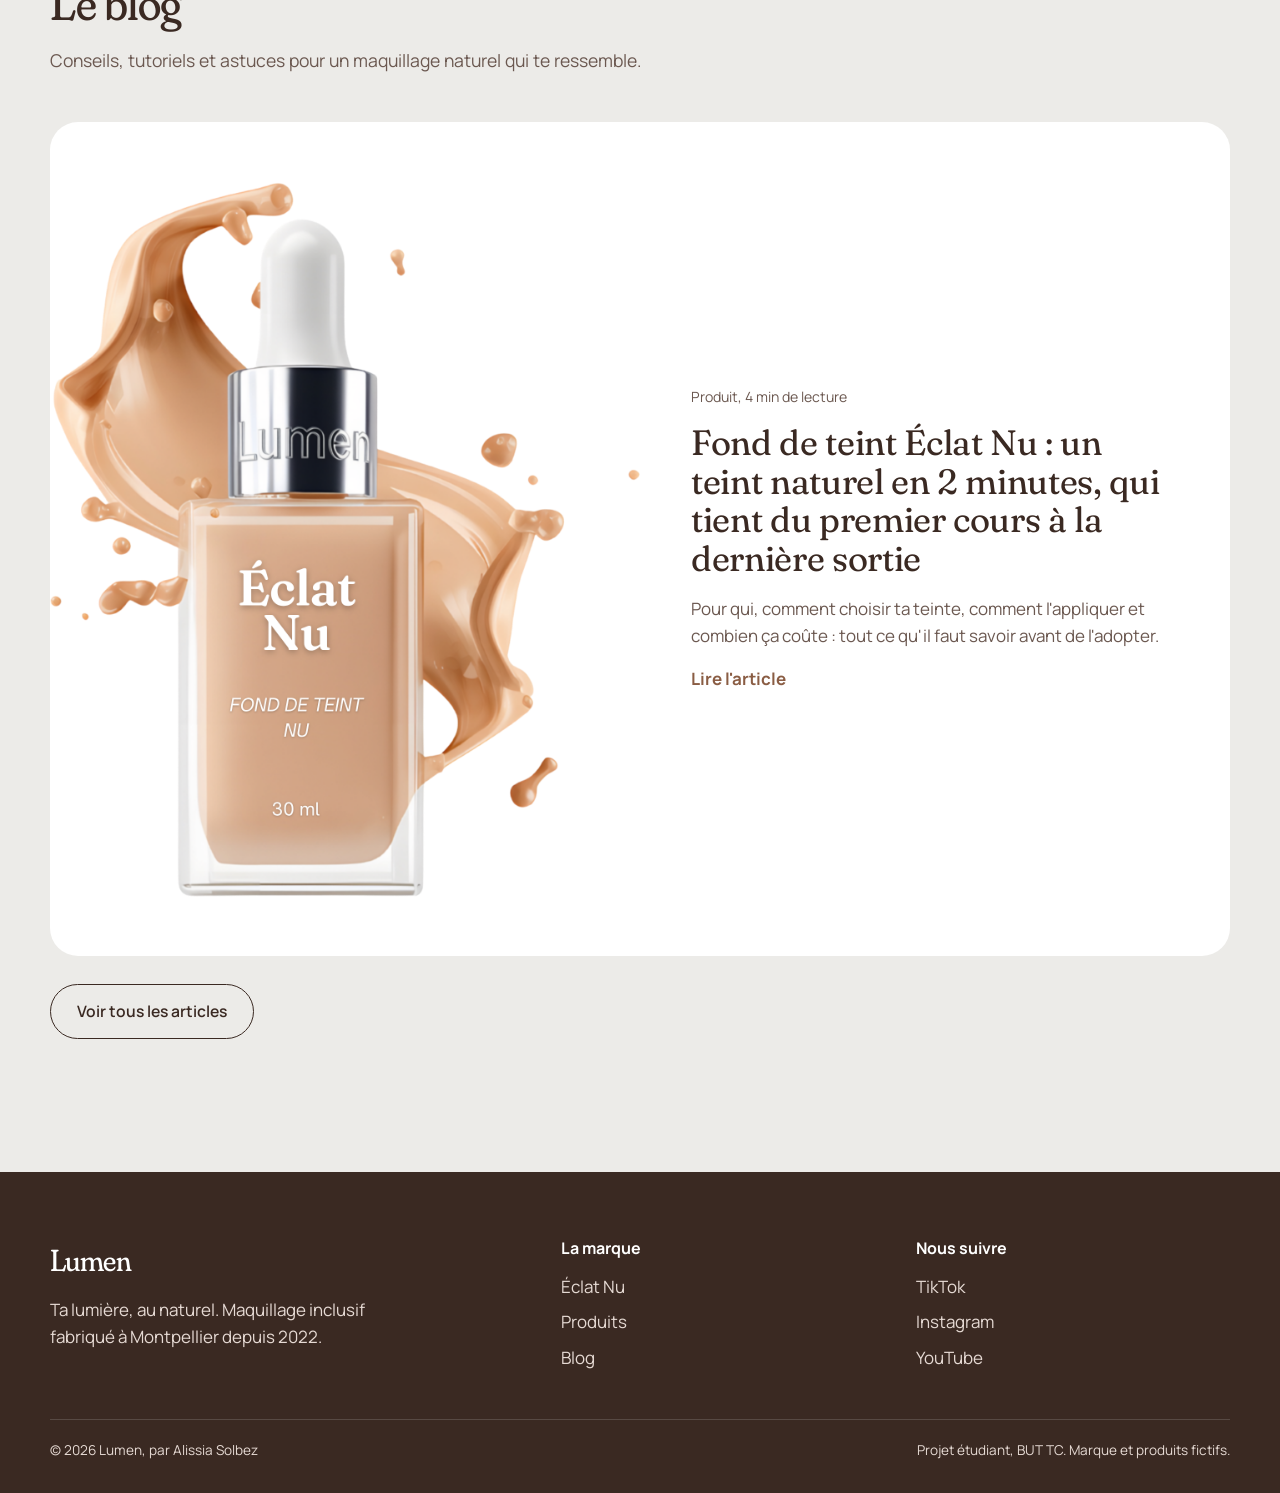
==== commit 67f7cdb6: "Add files via upload" ====
--- a/index.html
+++ b/index.html
@@ -51,7 +51,7 @@
         </div>
         <div class="hero__visuel">
           <div class="disque" aria-hidden="true"></div>
-          <img class="hero__flacon" src="assets/img/flacon.png" alt="Flacon du fond de teint Éclat Nu de Lumen, 30 ml, avec pipette">
+          <div class="flacon hero__flacon" role="img" aria-label="Flacon du fond de teint Éclat Nu de Lumen, 30 ml, avec pipette, dans la teinte sélectionnée"><img src="assets/img/flacon.png" alt=""><span class="flacon__liquide"></span><span class="flacon__ombres"></span><span class="flacon__texte"></span></div>
           <div class="hero__etiquette" aria-live="polite">
             <i aria-hidden="true"></i>
             <div><b data-teinte-nom>40C Sable</b><small data-teinte-ton>Sous-ton chaud</small></div>
--- a/assets/style.css
+++ b/assets/style.css
@@ -60,7 +60,7 @@
   background: rgba(255,255,255,.92); backdrop-filter: blur(10px);
   border-bottom: 1px solid var(--ligne);
 }
-.nav__inner { display: flex; align-items: center; justify-content: space-between; height: 72px; }
+.nav__inner { display: flex; align-items: center; justify-content: space-between; height: 88px; }
 .logo { font-family: var(--serif); font-size: 1.9rem; text-decoration: none; font-variation-settings: "opsz" 144, "SOFT" 100; letter-spacing: -0.02em; }
 .nav__liens { display: flex; gap: 32px; list-style: none; margin: 0; padding: 0; align-items: center; }
 .nav__liens a { text-decoration: none; font-weight: 500; font-size: .95rem; }
@@ -88,7 +88,7 @@
 .hero__visuel { position: relative; display: grid; place-items: center; min-height: 520px; }
 .disque {
   position: absolute; width: min(460px, 88%); aspect-ratio: 1; border-radius: 50%;
-  background: var(--teinte); transition: background-color .6s ease;
+  background: color-mix(in srgb, var(--teinte) 42%, #ffffff);
 }
 .hero__flacon { position: relative; height: min(440px, 64vh); width: auto; filter: drop-shadow(0 30px 30px rgba(58,41,34,.18)); }
 .hero__etiquette {
@@ -179,7 +179,7 @@
 .produit__visuel { overflow: hidden; }
 .produit__visuel svg { height: 62%; width: auto; max-width: 62%; }
 .produit--star .produit__visuel { background: var(--studio); }
-.produit--star .produit__visuel img { position: absolute; top: 9%; left: 0; right: 0; margin: 0 auto; height: 82%; width: auto; }
+.produit--star .produit__visuel .flacon { position: absolute; top: 9%; left: 0; right: 0; margin: 0 auto; height: 82%; }
 .produit__badge { position: absolute; top: 12px; left: 12px; background: var(--cacao); color: var(--lait); border-radius: 999px; font-size: .75rem; font-weight: 700; padding: 4px 10px; }
 .produit h3 { font-size: 1.15rem; margin-bottom: 2px; }
 .produit__gamme { font-size: .85rem; color: var(--cacao-doux); }
@@ -268,7 +268,7 @@
 @media (max-width: 760px) {
   .burger { display: flex; }
   .nav__liens {
-    position: absolute; top: 72px; left: 0; right: 0; background: var(--lait); flex-direction: column; align-items: flex-start;
+    position: absolute; top: 88px; left: 0; right: 0; background: var(--lait); flex-direction: column; align-items: flex-start;
     padding: 20px 16px 28px; gap: 18px; border-bottom: 1px solid var(--ligne); display: none;
   }
   .nav__liens[data-ouvert="true"] { display: flex; }
@@ -289,6 +289,25 @@
 
 /* Logo : image si assets/img/logo.png existe, sinon le nom en texte */
 .logo { display: inline-flex; align-items: center; }
-.logo__img { height: 40px; width: auto; max-width: 180px; object-fit: contain; }
+.logo__img { height: 64px; width: auto; max-width: 260px; object-fit: contain; }
 .logo__img + .logo__texte { display: none; }
-.pied .logo__img { height: 48px; }
+.pied .logo__img { height: 72px; }
+@media (max-width: 760px) { .logo__img { height: 52px; max-width: 200px; } }
+
+/* Flacon recolorable : le liquide prend la teinte choisie */
+.flacon { position: relative; display: block; aspect-ratio: 412 / 1100; }
+.flacon img { display: block; width: 100%; height: 100%; }
+.flacon__liquide, .flacon__ombres, .flacon__texte { position: absolute; inset: 0; pointer-events: none; }
+.flacon__liquide {
+  background-color: var(--teinte);
+  -webkit-mask: url("[data-uri]") center / 100% 100% no-repeat;
+          mask: url("[data-uri]") center / 100% 100% no-repeat;
+  transition: background-color .6s ease;
+}
+.flacon__ombres { background: url("img/flacon-ombres.png") center / 100% 100% no-repeat; mix-blend-mode: soft-light; }
+.flacon__texte {
+  background-color: var(--texte-flacon, transparent);
+  -webkit-mask: url("[data-uri]") center / 100% 100% no-repeat;
+          mask: url("[data-uri]") center / 100% 100% no-repeat;
+  transition: background-color .6s ease;
+}
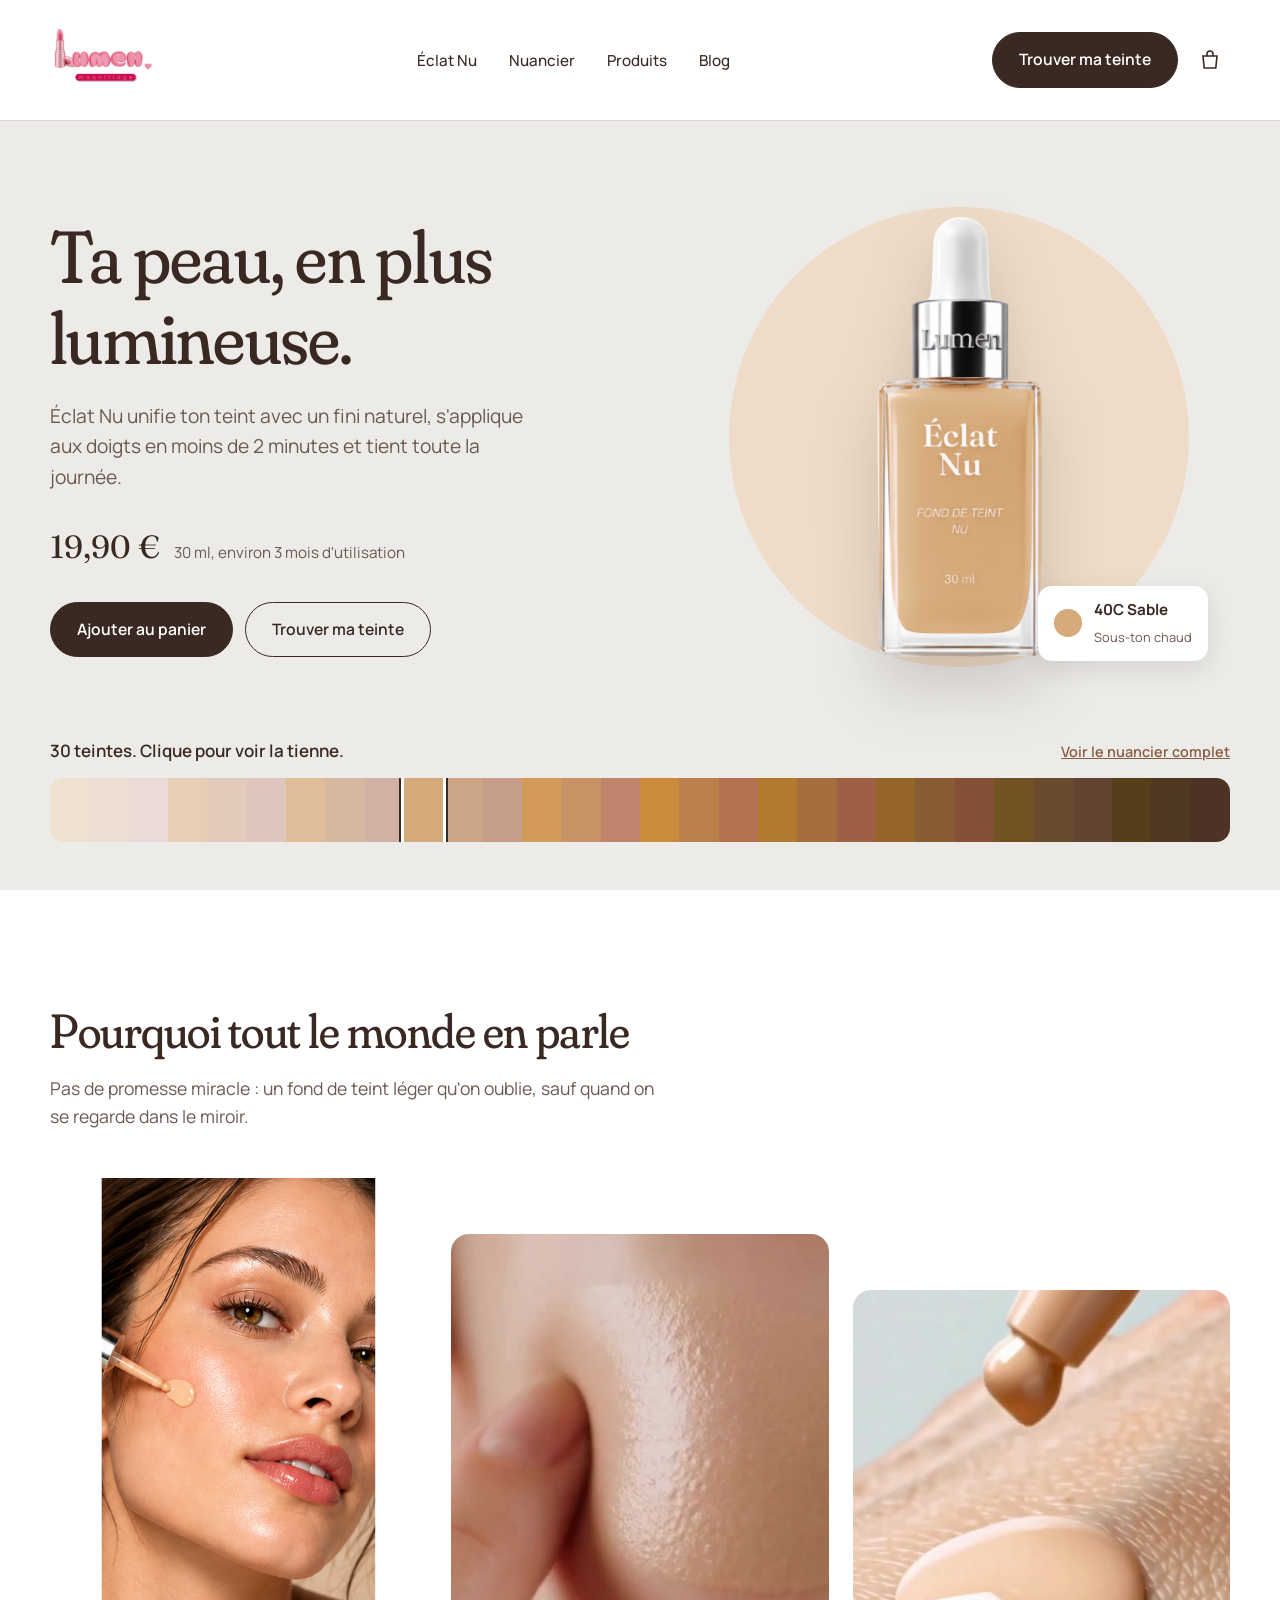
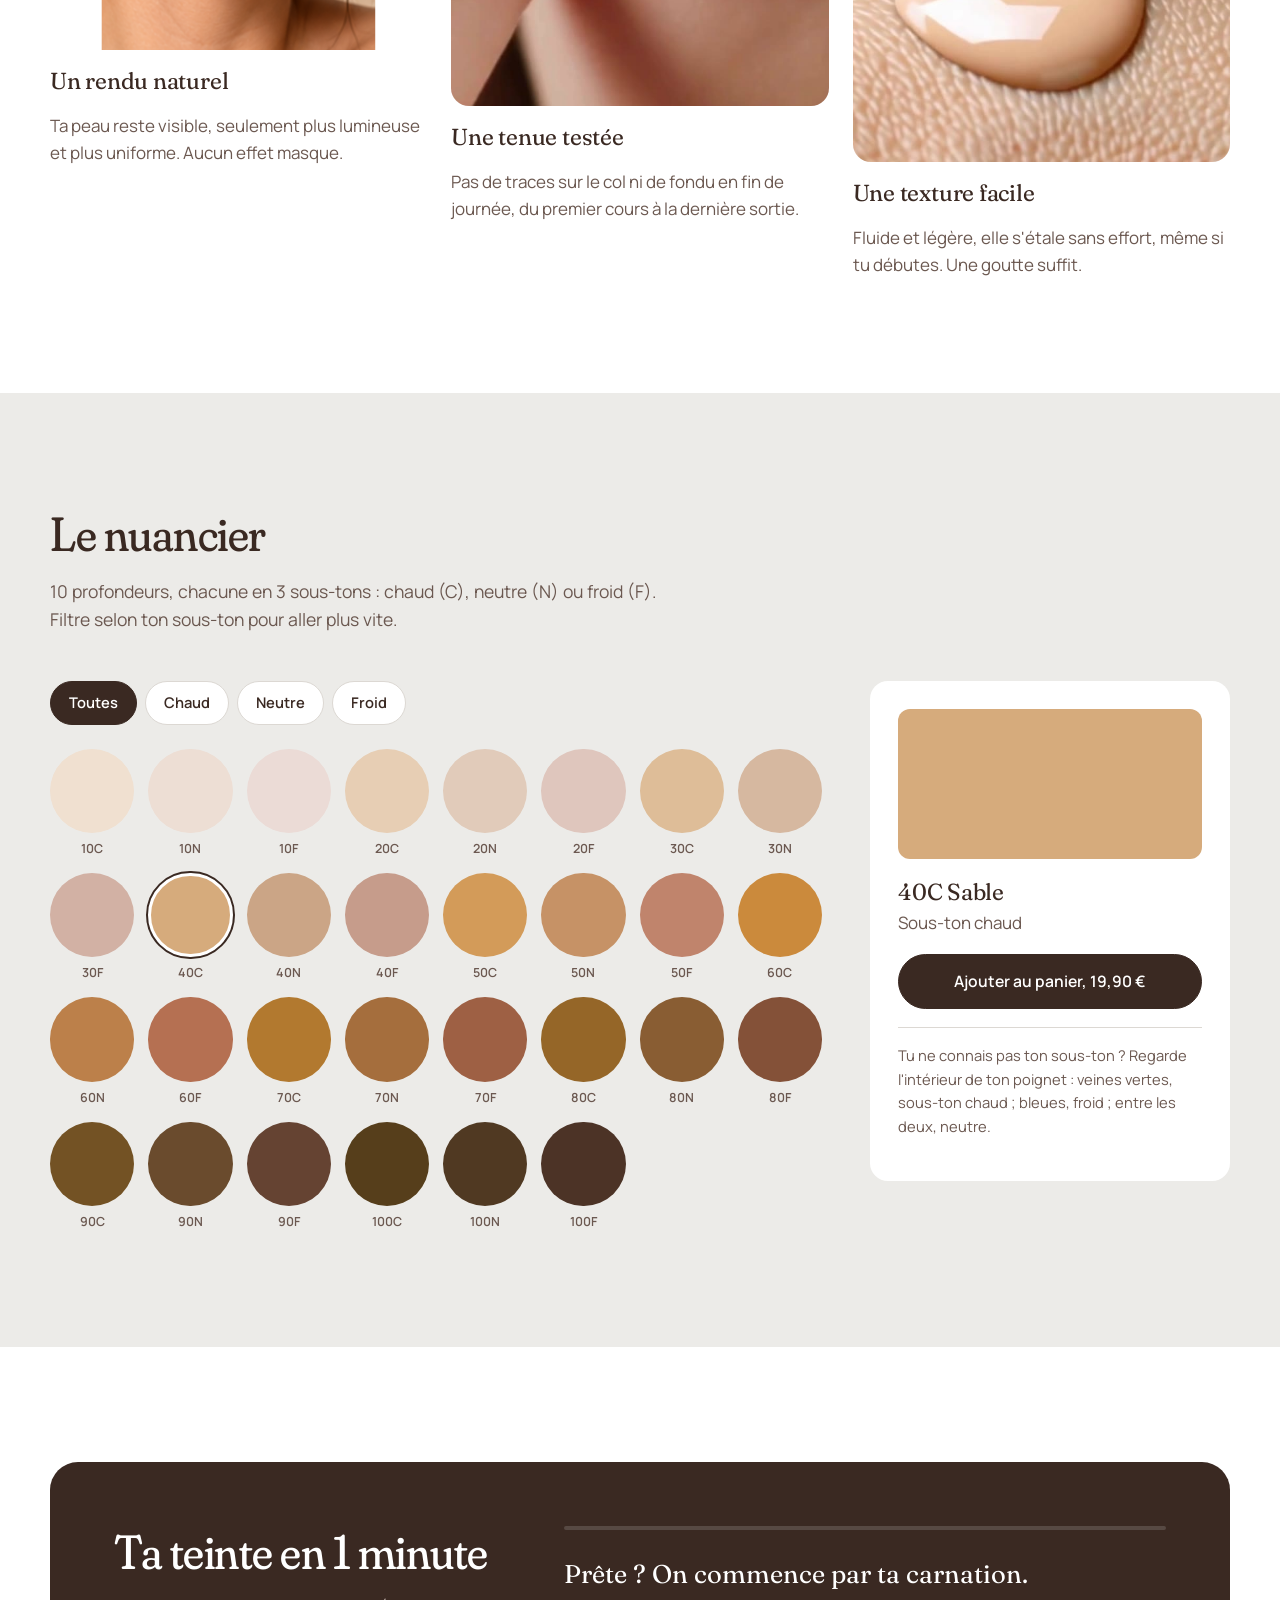
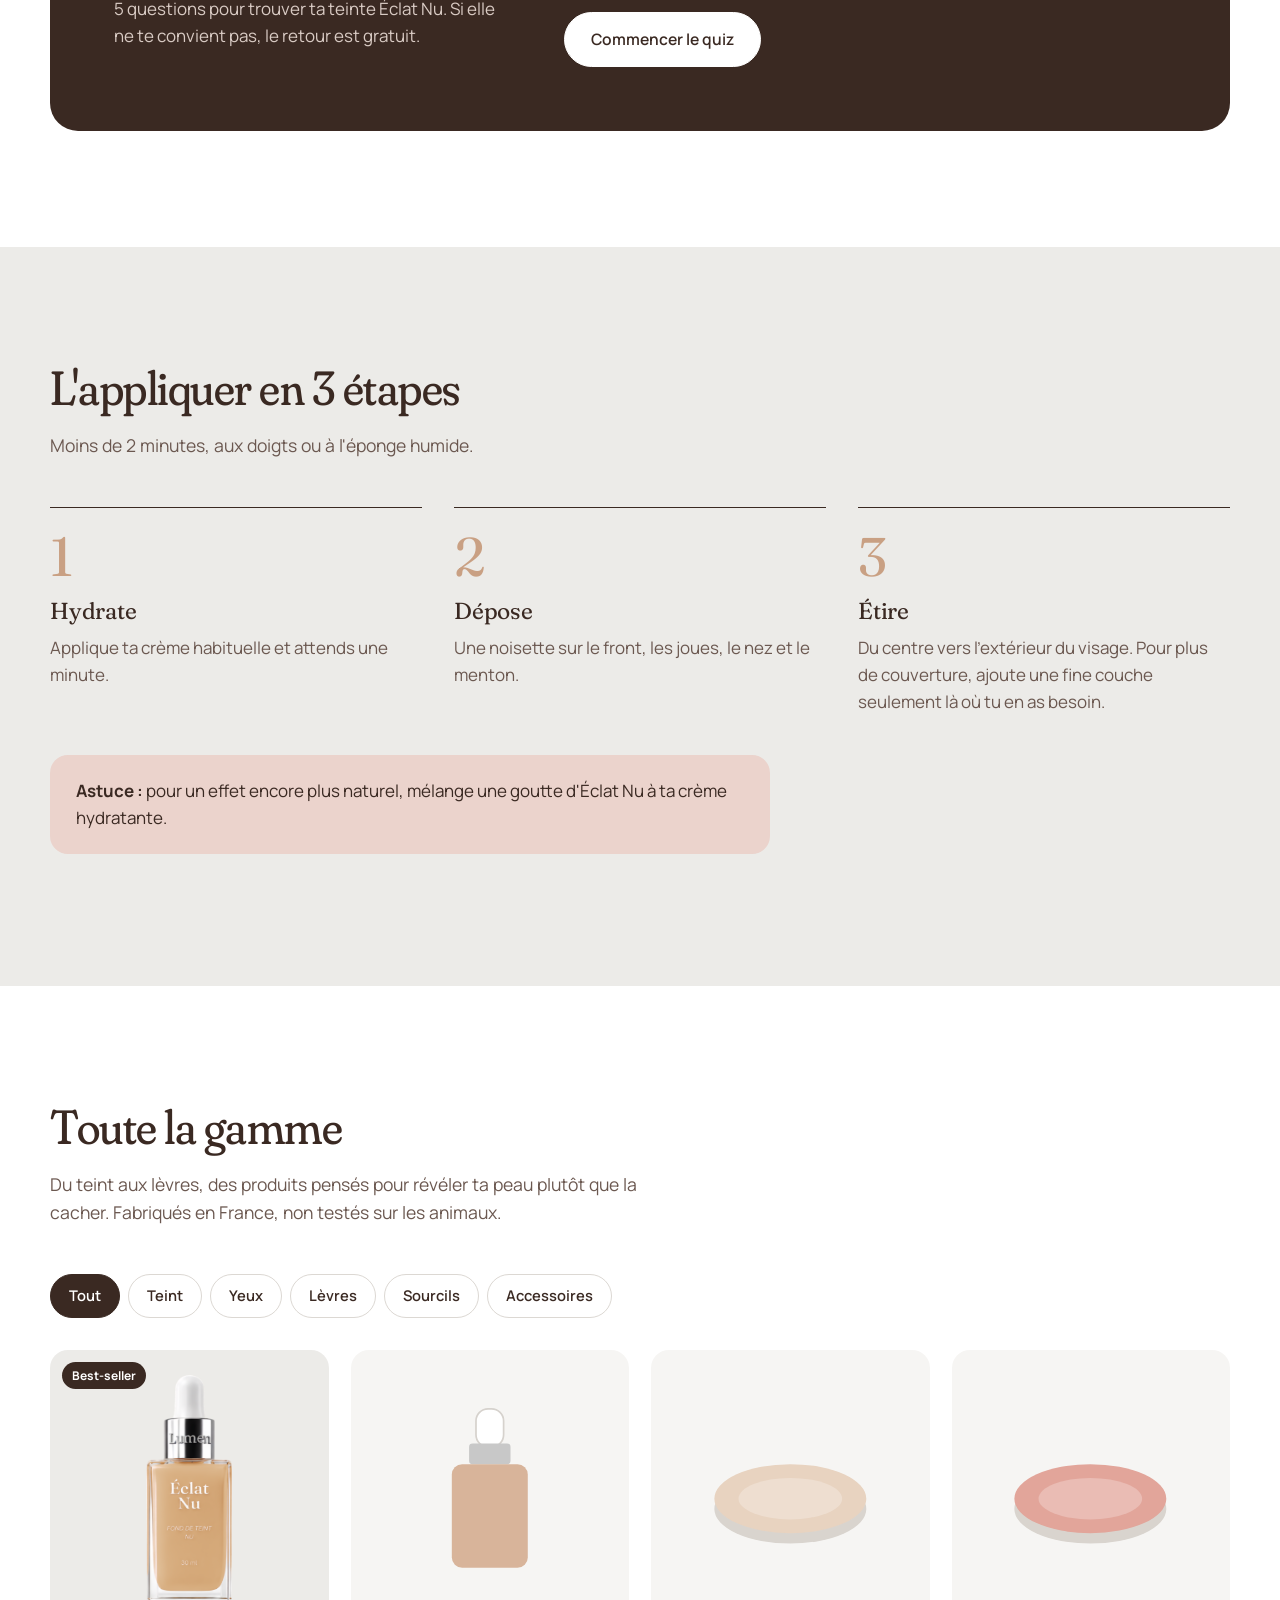
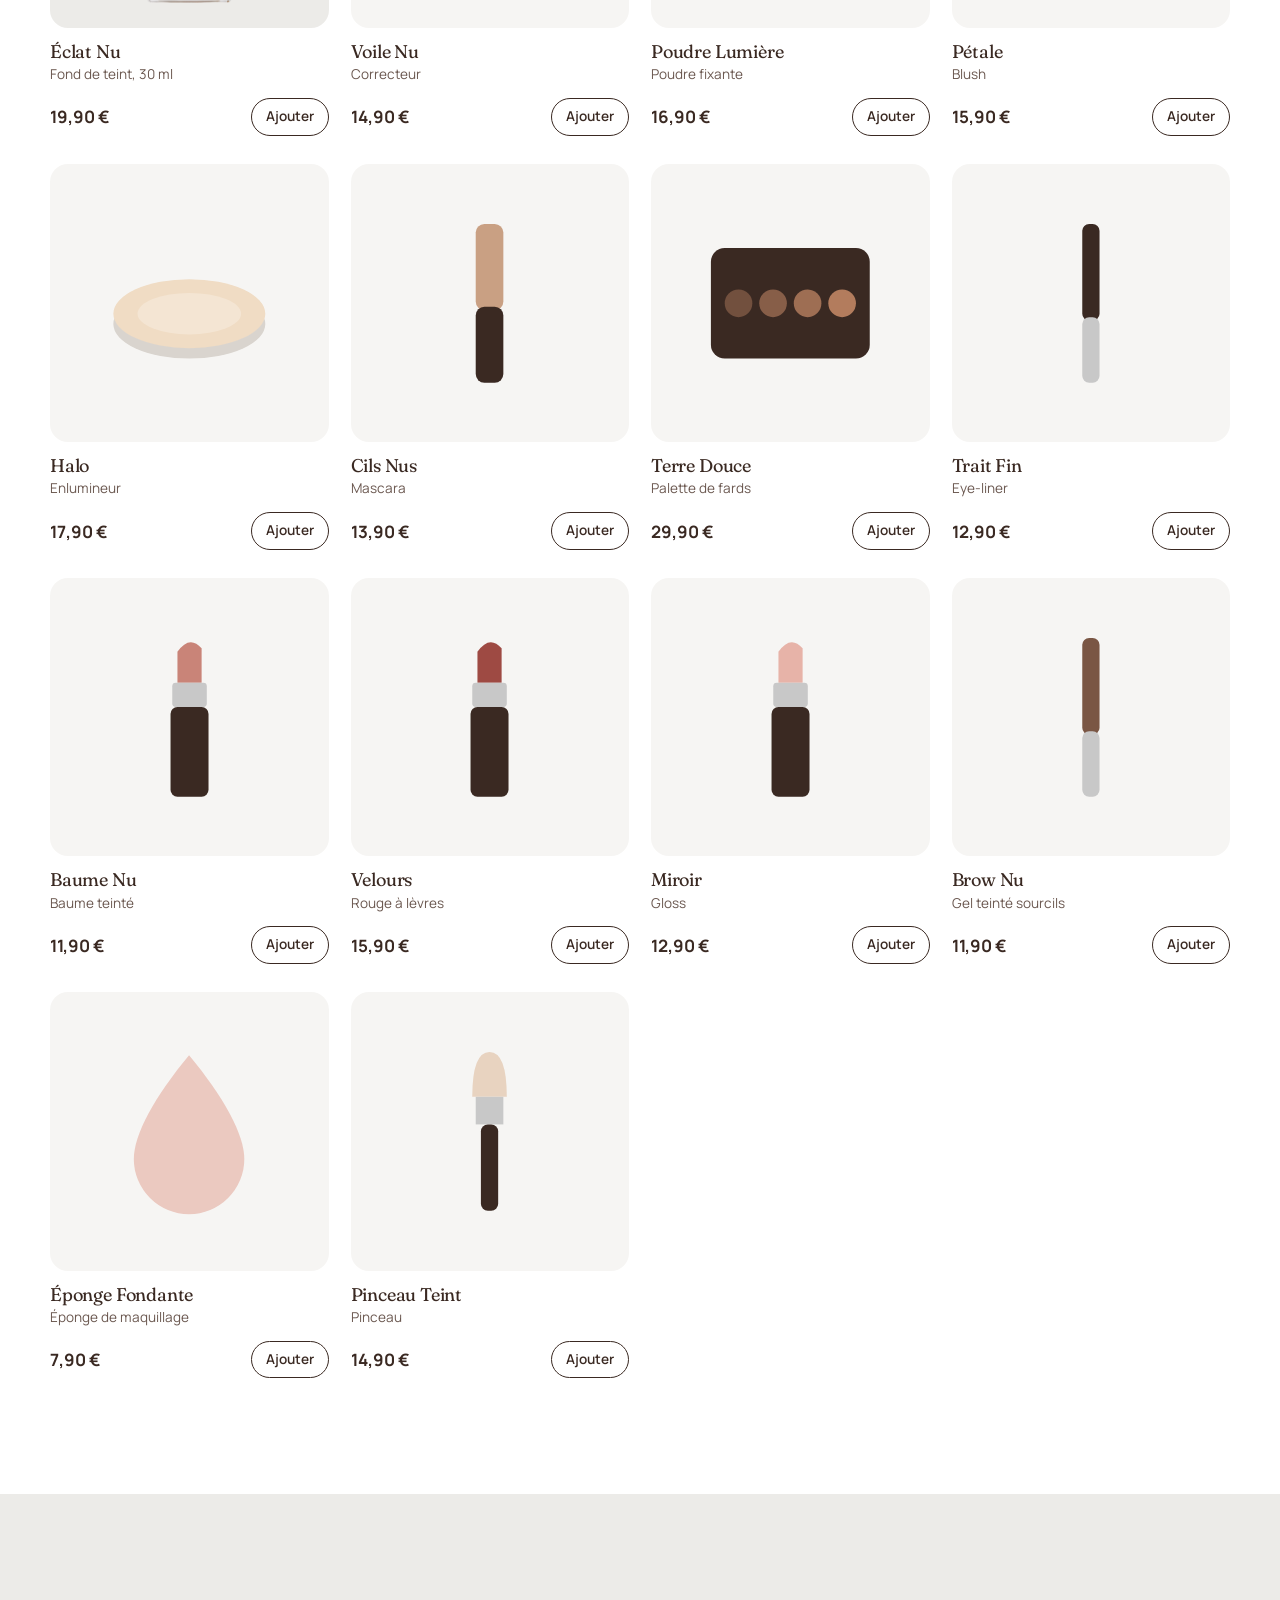
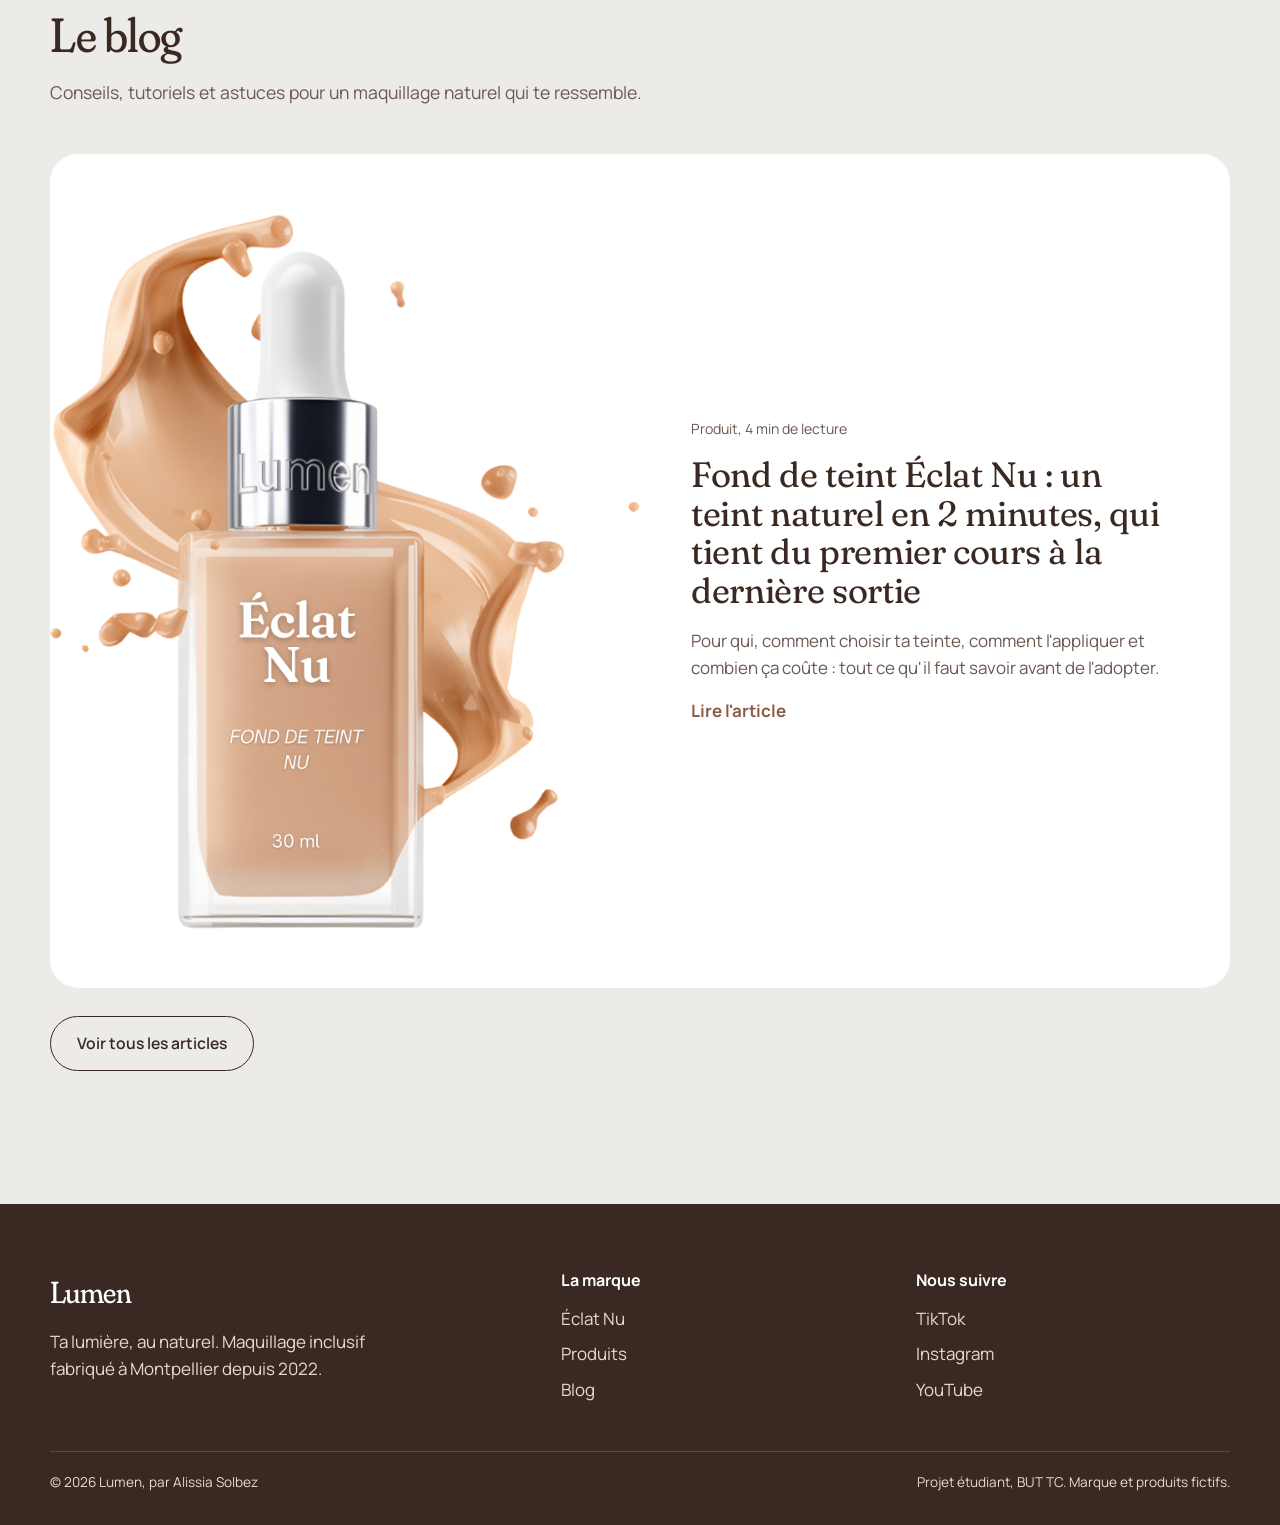
==== commit b3df0a2b: "Add files via upload" ====
--- a/index.html
+++ b/index.html
@@ -51,7 +51,7 @@
         </div>
         <div class="hero__visuel">
           <div class="disque" aria-hidden="true"></div>
-          <div class="flacon hero__flacon" role="img" aria-label="Flacon du fond de teint Éclat Nu de Lumen, 30 ml, avec pipette, dans la teinte sélectionnée"><img src="assets/img/flacon.png" alt=""><span class="flacon__liquide"></span><span class="flacon__ombres"></span><span class="flacon__texte"></span></div>
+          <div class="flacon hero__flacon" role="img" aria-label="Flacon du fond de teint Éclat Nu de Lumen, 30 ml, avec pipette, dans la teinte sélectionnée"><img src="assets/img/flacon.png" alt=""><span class="flacon__liquide"></span><span class="flacon__ombres"></span></div>
           <div class="hero__etiquette" aria-live="polite">
             <i aria-hidden="true"></i>
             <div><b data-teinte-nom>40C Sable</b><small data-teinte-ton>Sous-ton chaud</small></div>
@@ -78,7 +78,7 @@
       </div>
       <div class="benefices">
         <div class="benefice">
-          <img src="assets/img/visage.jpg" alt="Visage au teint lumineux et naturel" loading="lazy">
+          <img src="assets/img/visage.png" alt="Visage au teint lumineux et naturel" loading="lazy">
           <h3>Un rendu naturel</h3>
           <p>Ta peau reste visible, seulement plus lumineuse et plus uniforme. Aucun effet masque.</p>
         </div>
--- a/assets/style.css
+++ b/assets/style.css
@@ -60,7 +60,7 @@
   background: rgba(255,255,255,.92); backdrop-filter: blur(10px);
   border-bottom: 1px solid var(--ligne);
 }
-.nav__inner { display: flex; align-items: center; justify-content: space-between; height: 88px; }
+.nav__inner { display: flex; align-items: center; justify-content: space-between; height: 120px; }
 .logo { font-family: var(--serif); font-size: 1.9rem; text-decoration: none; font-variation-settings: "opsz" 144, "SOFT" 100; letter-spacing: -0.02em; }
 .nav__liens { display: flex; gap: 32px; list-style: none; margin: 0; padding: 0; align-items: center; }
 .nav__liens a { text-decoration: none; font-weight: 500; font-size: .95rem; }
@@ -132,7 +132,7 @@
 .pastille:hover span { outline-color: var(--ligne); }
 .pastille[aria-pressed="true"] span { border-color: var(--lait); outline: 2px solid var(--cacao); }
 .pastille[hidden] { display: none; }
-.fiche-teinte { background: var(--lait); border-radius: var(--rayon); padding: 28px; position: sticky; top: 96px; }
+.fiche-teinte { background: var(--lait); border-radius: var(--rayon); padding: 28px; position: sticky; top: 140px; }
 .fiche-teinte__echantillon { height: 150px; border-radius: 12px; background: var(--teinte); margin-bottom: 20px; transition: background-color .4s; }
 .fiche-teinte h3 { margin-bottom: 4px; }
 .fiche-teinte .sous-ton { color: var(--cacao-doux); margin-bottom: 18px; }
@@ -268,7 +268,7 @@
 @media (max-width: 760px) {
   .burger { display: flex; }
   .nav__liens {
-    position: absolute; top: 88px; left: 0; right: 0; background: var(--lait); flex-direction: column; align-items: flex-start;
+    position: absolute; top: 120px; left: 0; right: 0; background: var(--lait); flex-direction: column; align-items: flex-start;
     padding: 20px 16px 28px; gap: 18px; border-bottom: 1px solid var(--ligne); display: none;
   }
   .nav__liens[data-ouvert="true"] { display: flex; }
@@ -289,15 +289,15 @@
 
 /* Logo : image si assets/img/logo.png existe, sinon le nom en texte */
 .logo { display: inline-flex; align-items: center; }
-.logo__img { height: 64px; width: auto; max-width: 260px; object-fit: contain; }
+.logo__img { height: 104px; width: auto; max-width: 340px; object-fit: contain; }
 .logo__img + .logo__texte { display: none; }
-.pied .logo__img { height: 72px; }
-@media (max-width: 760px) { .logo__img { height: 52px; max-width: 200px; } }
+.pied .logo__img { height: 110px; }
+@media (max-width: 760px) { .logo__img { height: 76px; max-width: 220px; } .nav__inner { height: 92px; } .nav__liens { top: 92px !important; } }
 
 /* Flacon recolorable : le liquide prend la teinte choisie */
 .flacon { position: relative; display: block; aspect-ratio: 412 / 1100; }
 .flacon img { display: block; width: 100%; height: 100%; }
-.flacon__liquide, .flacon__ombres, .flacon__texte { position: absolute; inset: 0; pointer-events: none; }
+.flacon__liquide, .flacon__ombres { position: absolute; inset: 0; pointer-events: none; }
 .flacon__liquide {
   background-color: var(--teinte);
   -webkit-mask: url("[data-uri]") center / 100% 100% no-repeat;
@@ -305,9 +305,8 @@
   transition: background-color .6s ease;
 }
 .flacon__ombres { background: url("img/flacon-ombres.png") center / 100% 100% no-repeat; mix-blend-mode: soft-light; }
-.flacon__texte {
-  background-color: var(--texte-flacon, transparent);
-  -webkit-mask: url("[data-uri]") center / 100% 100% no-repeat;
-          mask: url("[data-uri]") center / 100% 100% no-repeat;
-  transition: background-color .6s ease;
-}
+
+/* Photos produits : assets/img/produits/<nom>.png ou .jpg, sinon l'icône s'affiche */
+.produit__photo { position: absolute; inset: 0; width: 100%; height: 100%; object-fit: contain; padding: 8%; border-radius: var(--rayon); }
+.produit__photo--jpg { object-fit: cover; padding: 0; }
+.produit__photo + svg { display: none; }
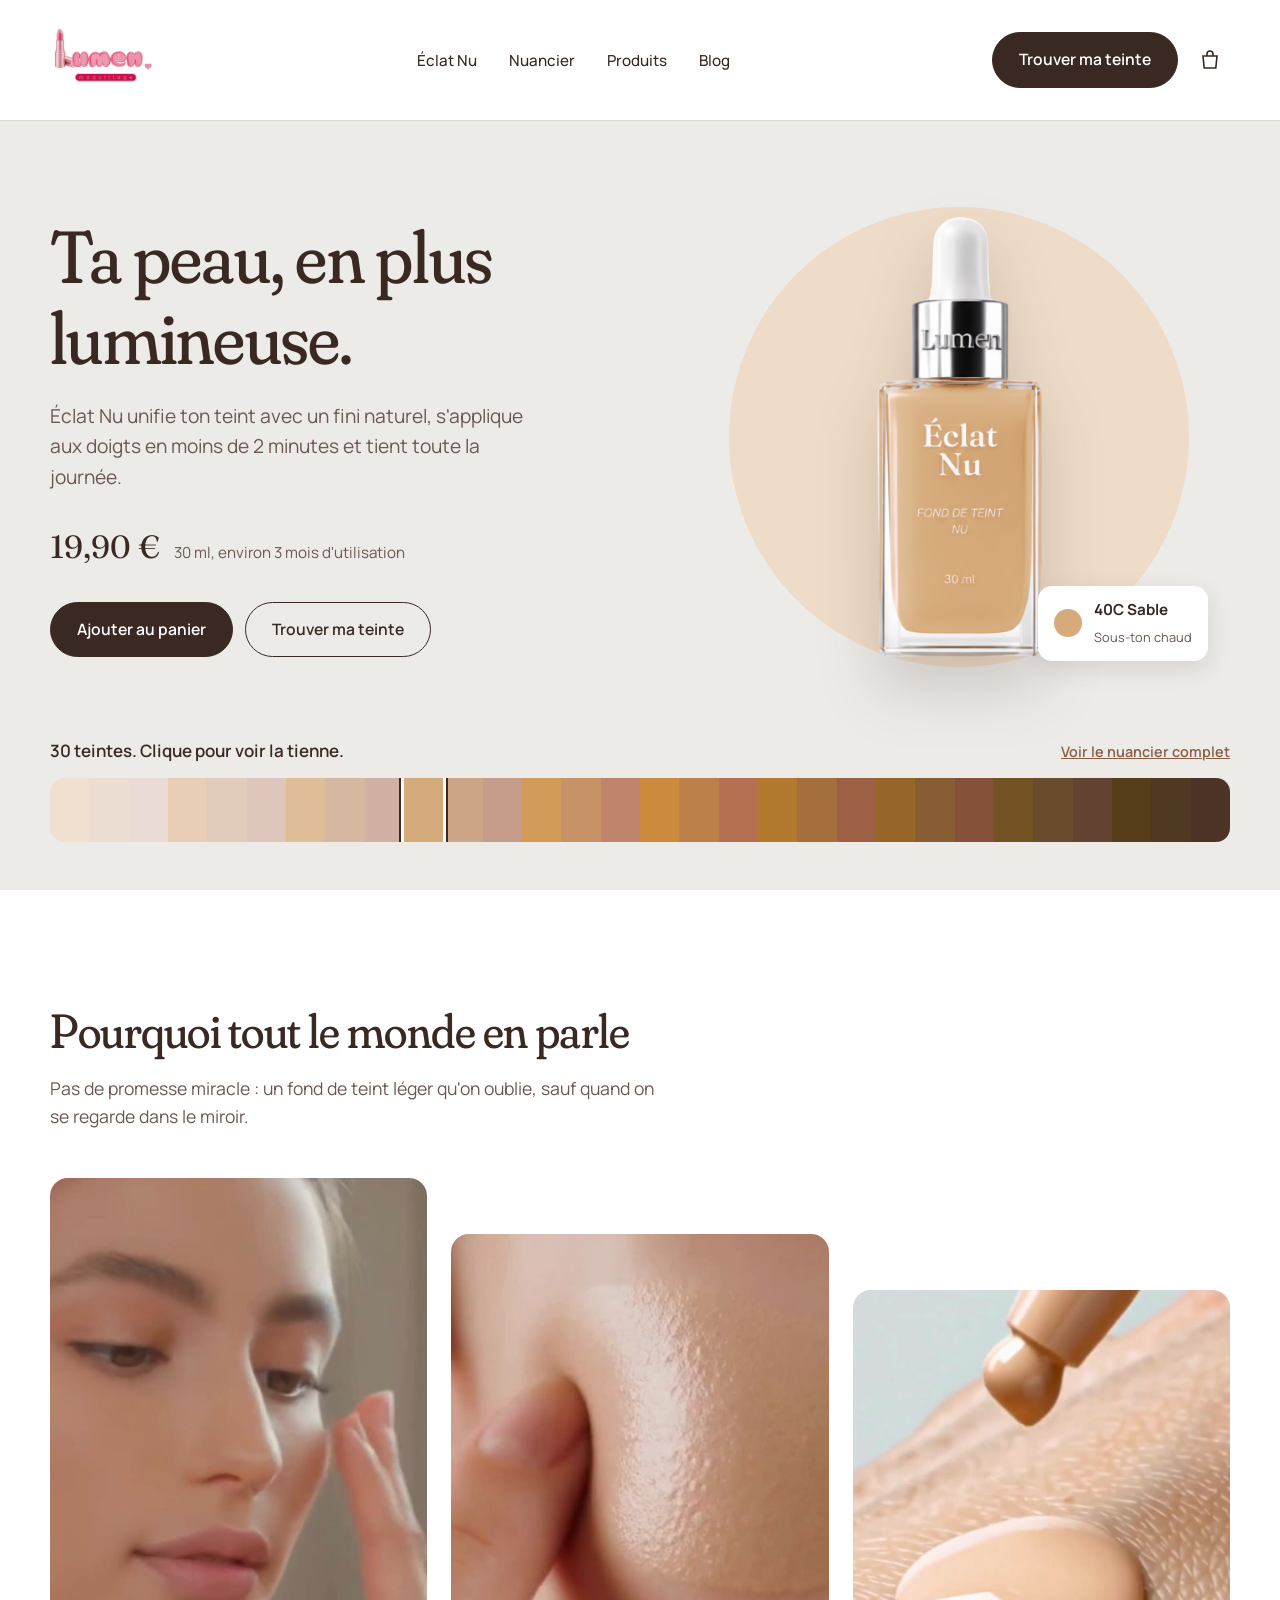
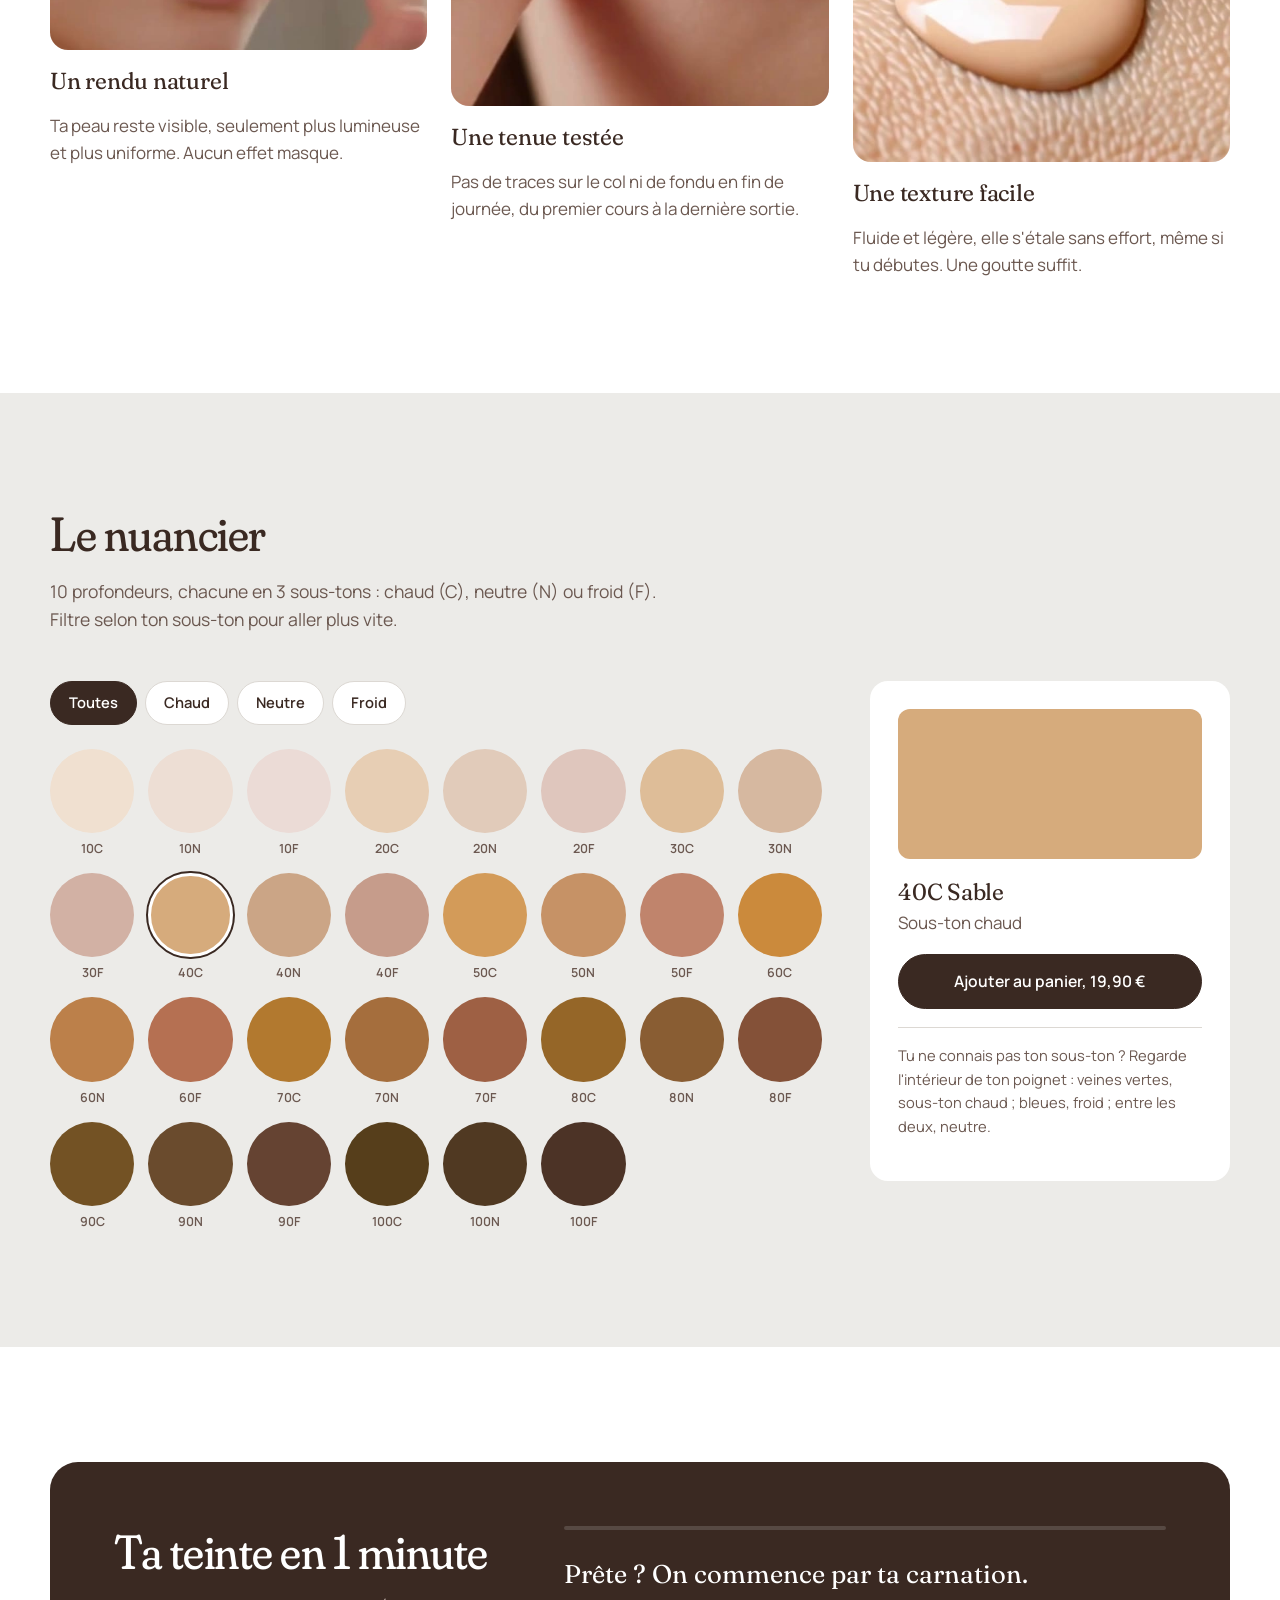
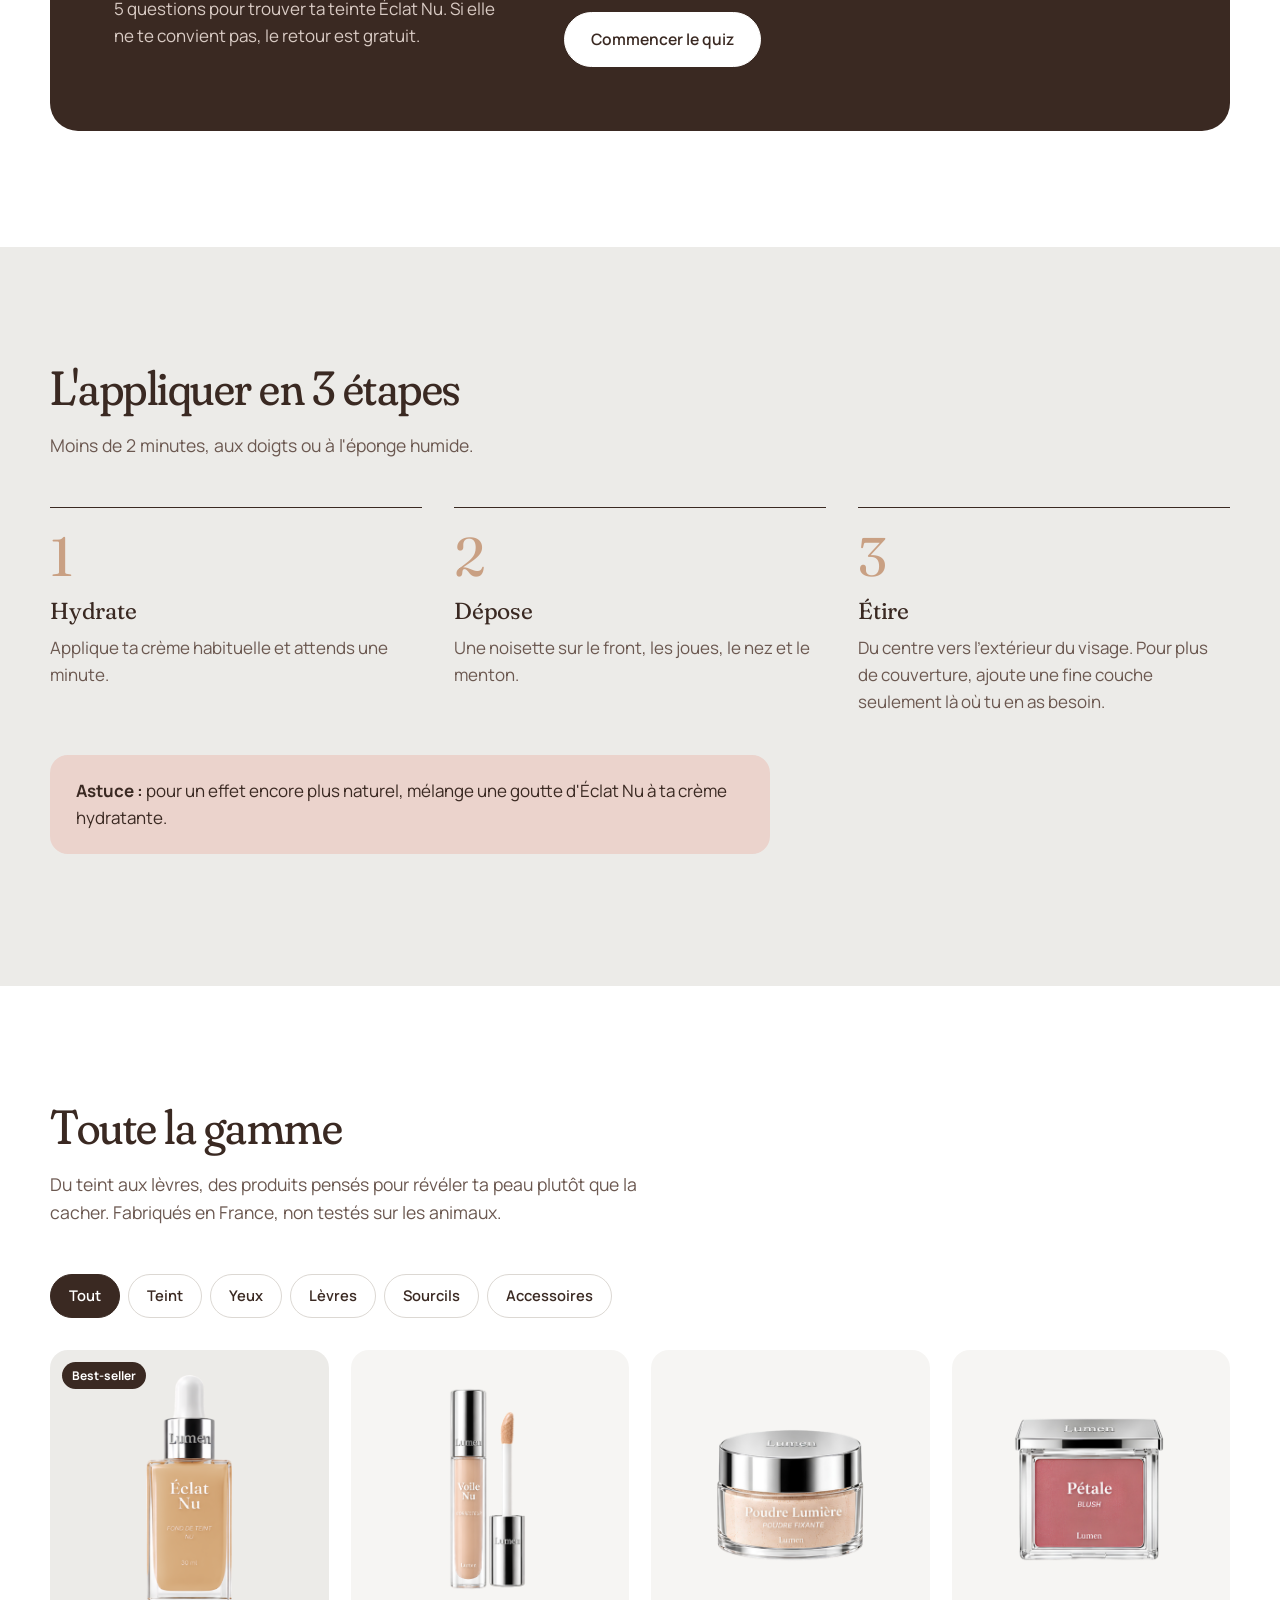
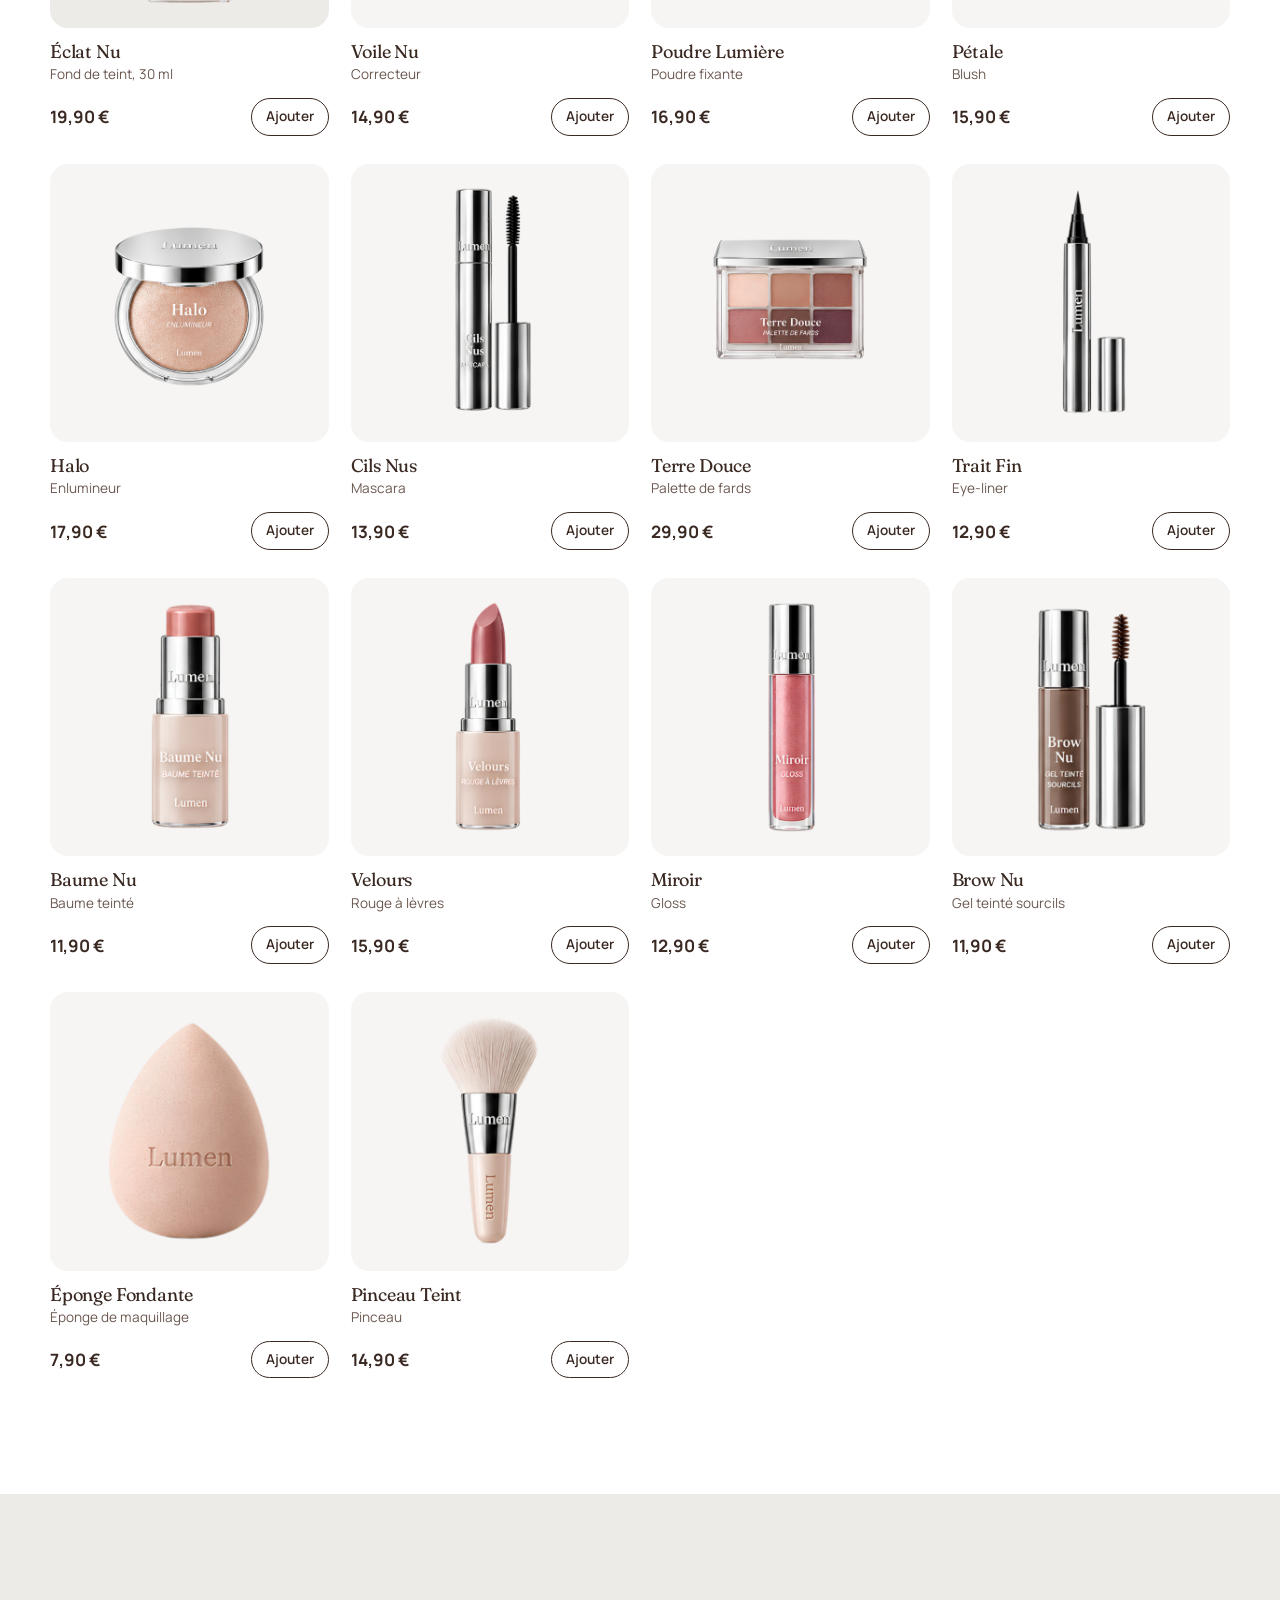
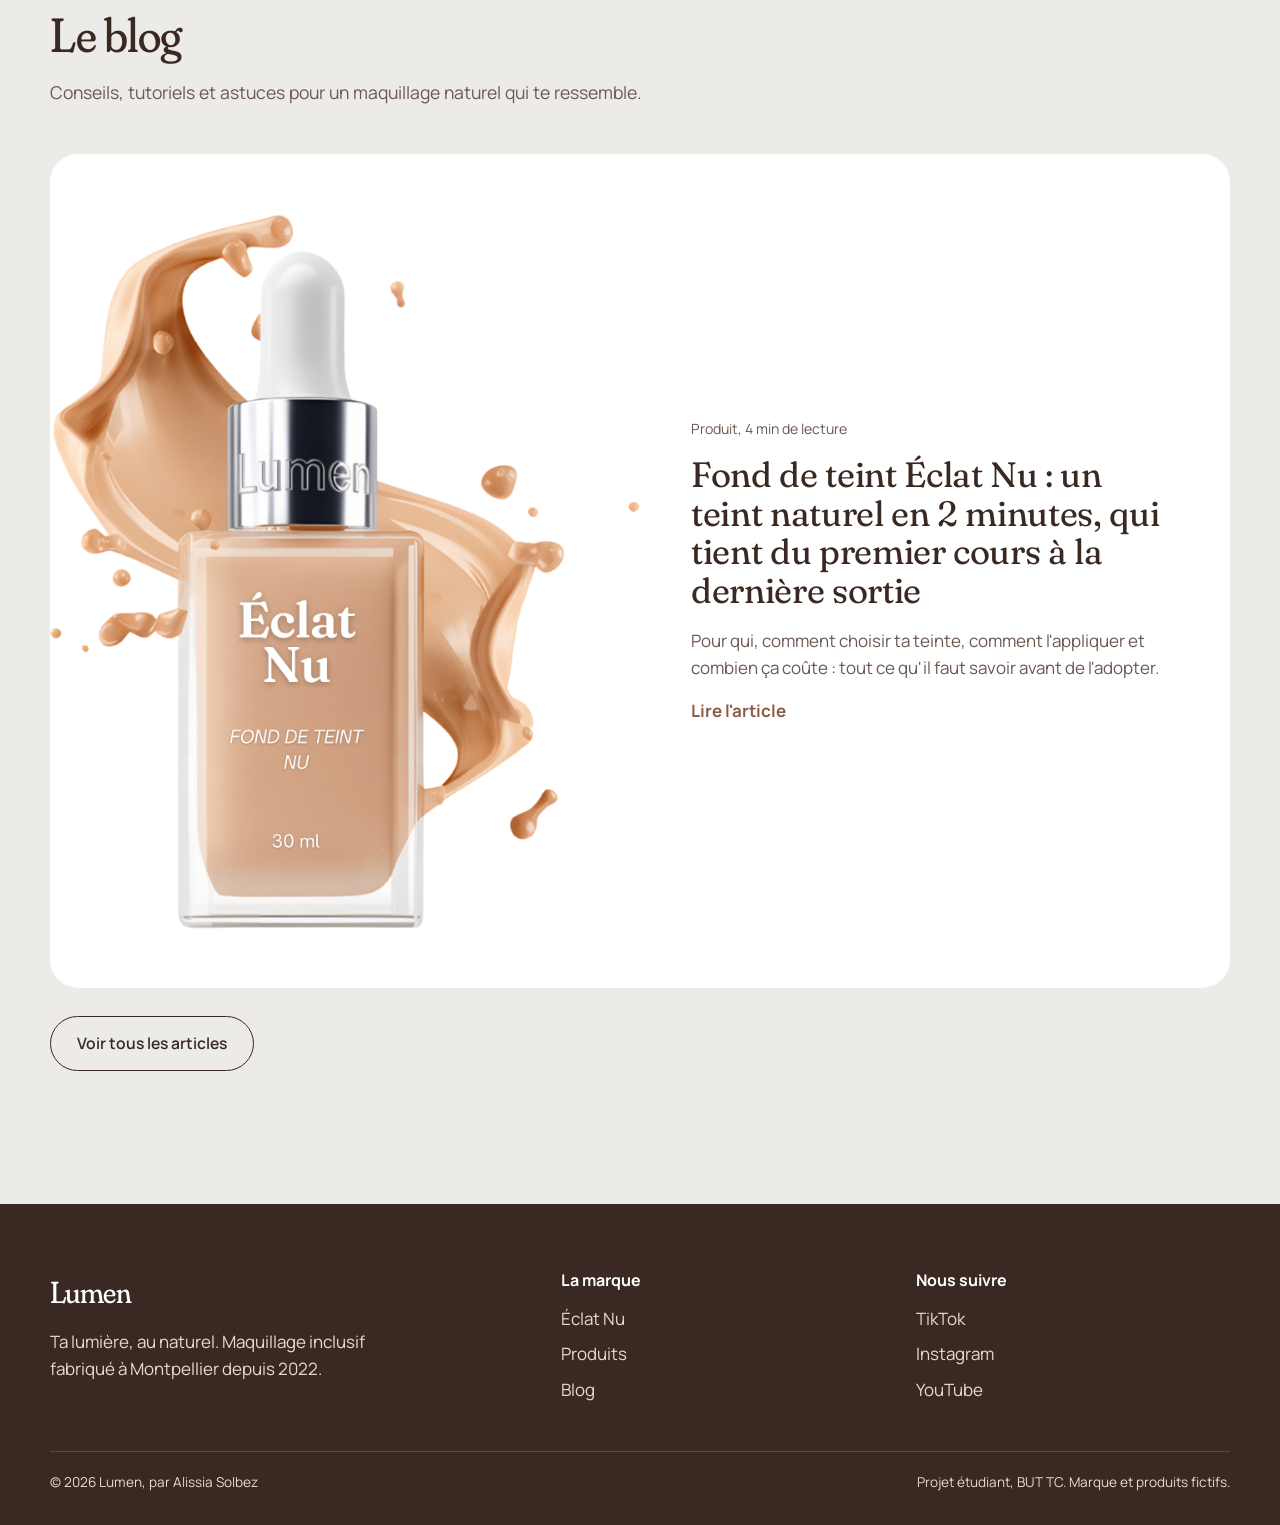
==== commit 3dcadd0c: "Add files via upload" ====
--- a/index.html
+++ b/index.html
@@ -78,7 +78,7 @@
       </div>
       <div class="benefices">
         <div class="benefice">
-          <img src="assets/img/visage.png" alt="Visage au teint lumineux et naturel" loading="lazy">
+          <img src="assets/img/visage.jpg" alt="Visage au teint lumineux et naturel" loading="lazy">
           <h3>Un rendu naturel</h3>
           <p>Ta peau reste visible, seulement plus lumineuse et plus uniforme. Aucun effet masque.</p>
         </div>
--- a/assets/style.css
+++ b/assets/style.css
@@ -310,3 +310,49 @@
 .produit__photo { position: absolute; inset: 0; width: 100%; height: 100%; object-fit: contain; padding: 8%; border-radius: var(--rayon); }
 .produit__photo--jpg { object-fit: cover; padding: 0; }
 .produit__photo + svg { display: none; }
+
+/* Panier (tiroir latéral) */
+.tiroir { position: fixed; inset: 0; z-index: 90; }
+.tiroir__fond { position: absolute; inset: 0; background: rgba(58,41,34,.35); opacity: 0; transition: opacity .25s; }
+.tiroir__panneau {
+  position: absolute; top: 0; right: 0; bottom: 0; width: min(440px, 100%); background: var(--lait);
+  display: flex; flex-direction: column; transform: translateX(100%); transition: transform .25s ease;
+}
+.tiroir[data-ouvert="true"] .tiroir__fond { opacity: 1; }
+.tiroir[data-ouvert="true"] .tiroir__panneau { transform: none; }
+.tiroir__tete { display: flex; justify-content: space-between; align-items: center; padding: 22px 24px; border-bottom: 1px solid var(--ligne); }
+.tiroir__tete h2 { font-size: 1.7rem; }
+.tiroir__fermer { background: none; border: 0; padding: 6px; display: flex; }
+.tiroir__fermer svg { width: 24px; height: 24px; }
+.tiroir__corps { flex: 1; overflow-y: auto; display: flex; flex-direction: column; }
+.panier-vide { padding: 40px 24px; display: grid; gap: 14px; justify-items: start; }
+.panier-vide p { color: var(--cacao-doux); margin: 0; }
+.lignes { list-style: none; margin: 0; padding: 8px 24px; }
+.ligne { display: grid; grid-template-columns: 72px 1fr auto; gap: 14px; padding: 16px 0; border-bottom: 1px solid var(--ligne); align-items: start; }
+.ligne__photo { width: 72px; height: 72px; border-radius: 12px; background: var(--studio-2); position: relative; overflow: hidden; }
+.ligne__photo::before { content: ""; position: absolute; inset: 22px; border-radius: 50%; background: var(--c, transparent); }
+.ligne__photo img { position: absolute; inset: 0; width: 100%; height: 100%; object-fit: contain; padding: 6px; background: var(--studio-2); }
+.ligne__infos { display: grid; gap: 4px; font-size: .92rem; }
+.ligne__infos span { color: var(--cacao-doux); }
+.ligne__teinte { display: inline-block; width: 12px; height: 12px; border-radius: 50%; background: var(--c); margin: 0 4px -1px 2px; }
+.quantite { display: inline-flex; align-items: center; border: 1.5px solid var(--ligne); border-radius: 999px; width: max-content; margin-top: 6px; }
+.quantite button { background: none; border: 0; width: 32px; height: 30px; font-size: 1.1rem; }
+.quantite output { min-width: 22px; text-align: center; font-weight: 700; }
+.ligne__droite { display: grid; gap: 8px; justify-items: end; font-size: .95rem; }
+.ligne__retirer { background: none; border: 0; padding: 0; color: var(--cacao-doux); text-decoration: underline; font-size: .85rem; }
+.recap { margin-top: auto; padding: 20px 24px 28px; border-top: 1px solid var(--ligne); background: var(--studio-2); display: grid; grid-template-columns: minmax(0, 1fr); gap: 14px; }
+.livraison-info { margin: 0; font-size: .92rem; }
+.promo label { font-weight: 600; font-size: .9rem; display: block; margin-bottom: 6px; }
+.promo div { display: flex; gap: 8px; }
+.promo input { flex: 1; min-width: 0; border: 1.5px solid var(--ligne); border-radius: 999px; padding: 10px 16px; font: inherit; text-transform: uppercase; background: var(--lait); }
+.promo .btn { padding: 10px 18px; flex: none; }
+.promo__message { margin: 6px 0 0; font-size: .85rem; color: var(--nude-fonce); min-height: 1em; }
+.promo__message[data-erreur="true"] { color: #a33a2a; }
+.recap dl { margin: 0; display: grid; gap: 6px; }
+.recap dl div { display: flex; justify-content: space-between; }
+.recap dt { color: var(--cacao-doux); }
+.recap dd { margin: 0; font-weight: 600; }
+.recap__total { border-top: 1px solid var(--ligne); padding-top: 10px; margin-top: 4px; font-size: 1.15rem; }
+.recap__total dt { color: var(--cacao); font-weight: 700; }
+.recap__commander { width: 100%; }
+.recap__note { margin: 0; font-size: .8rem; color: var(--cacao-doux); text-align: center; }
